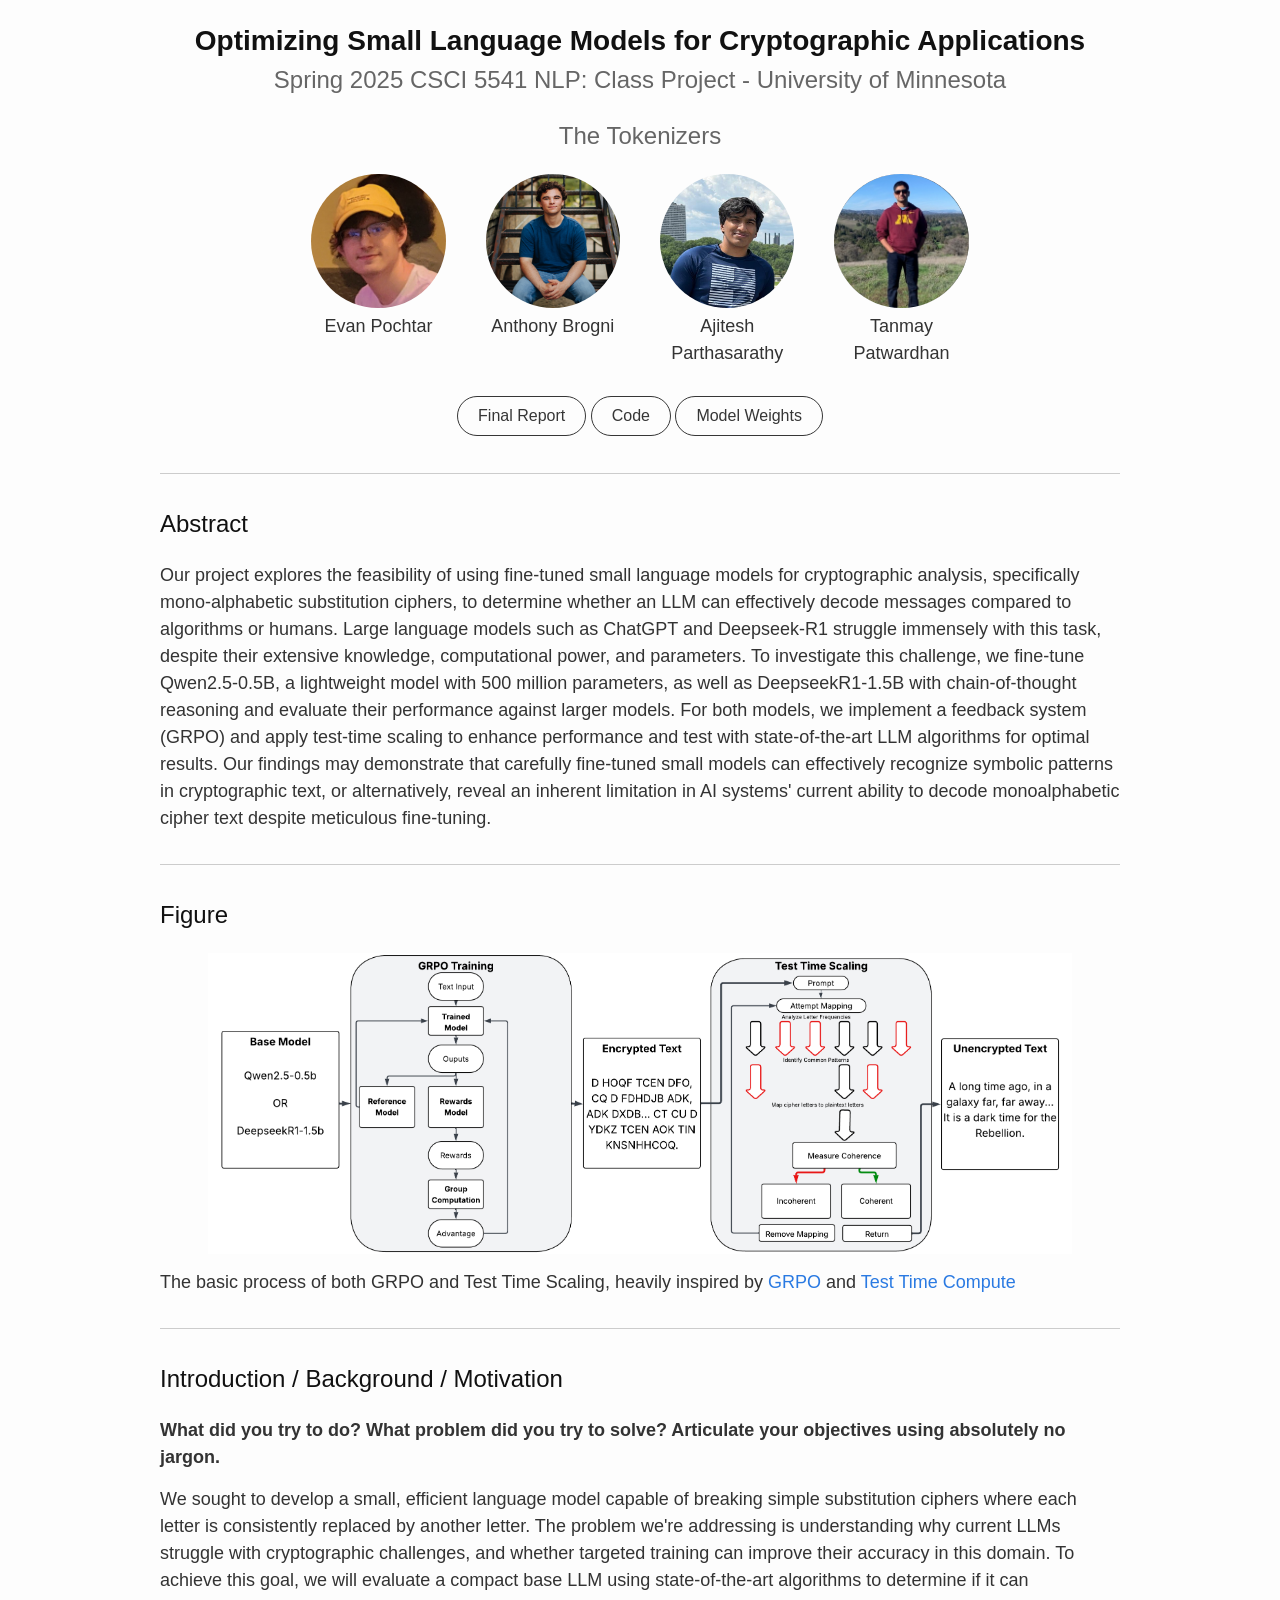
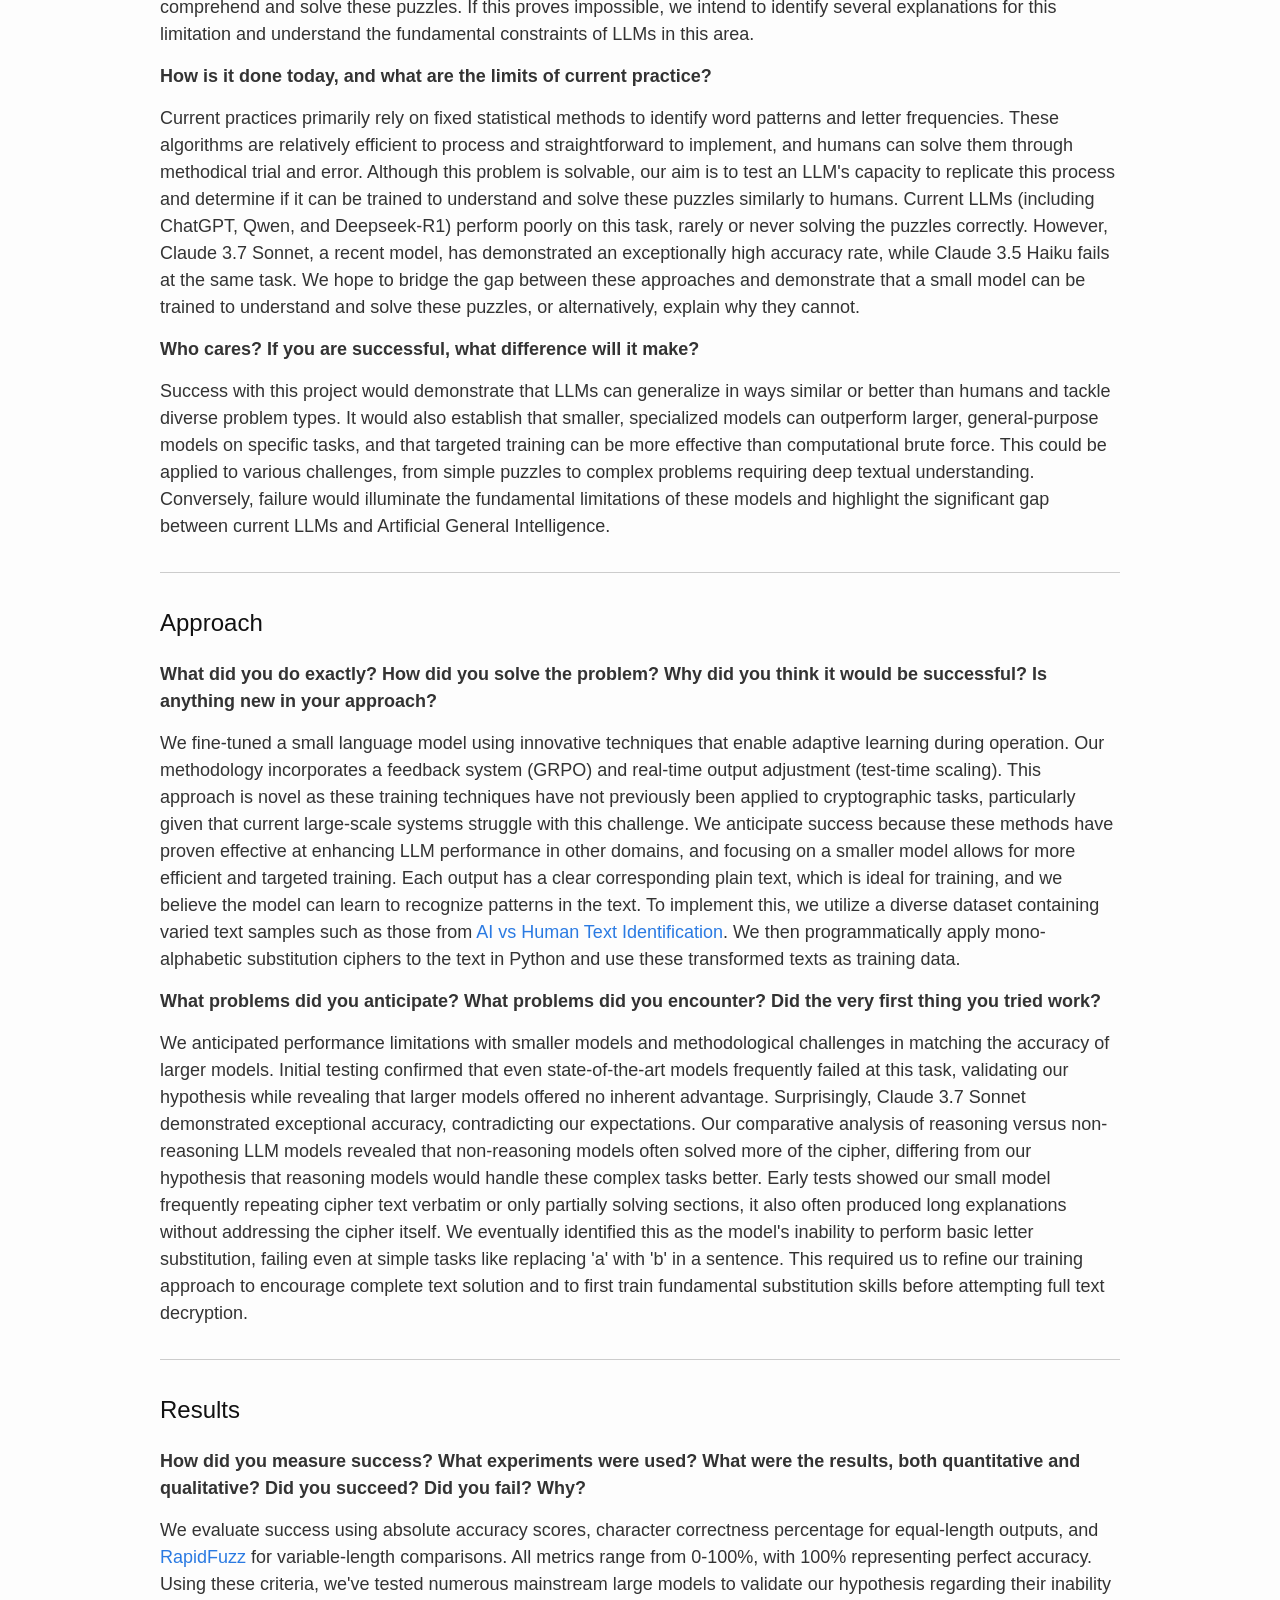
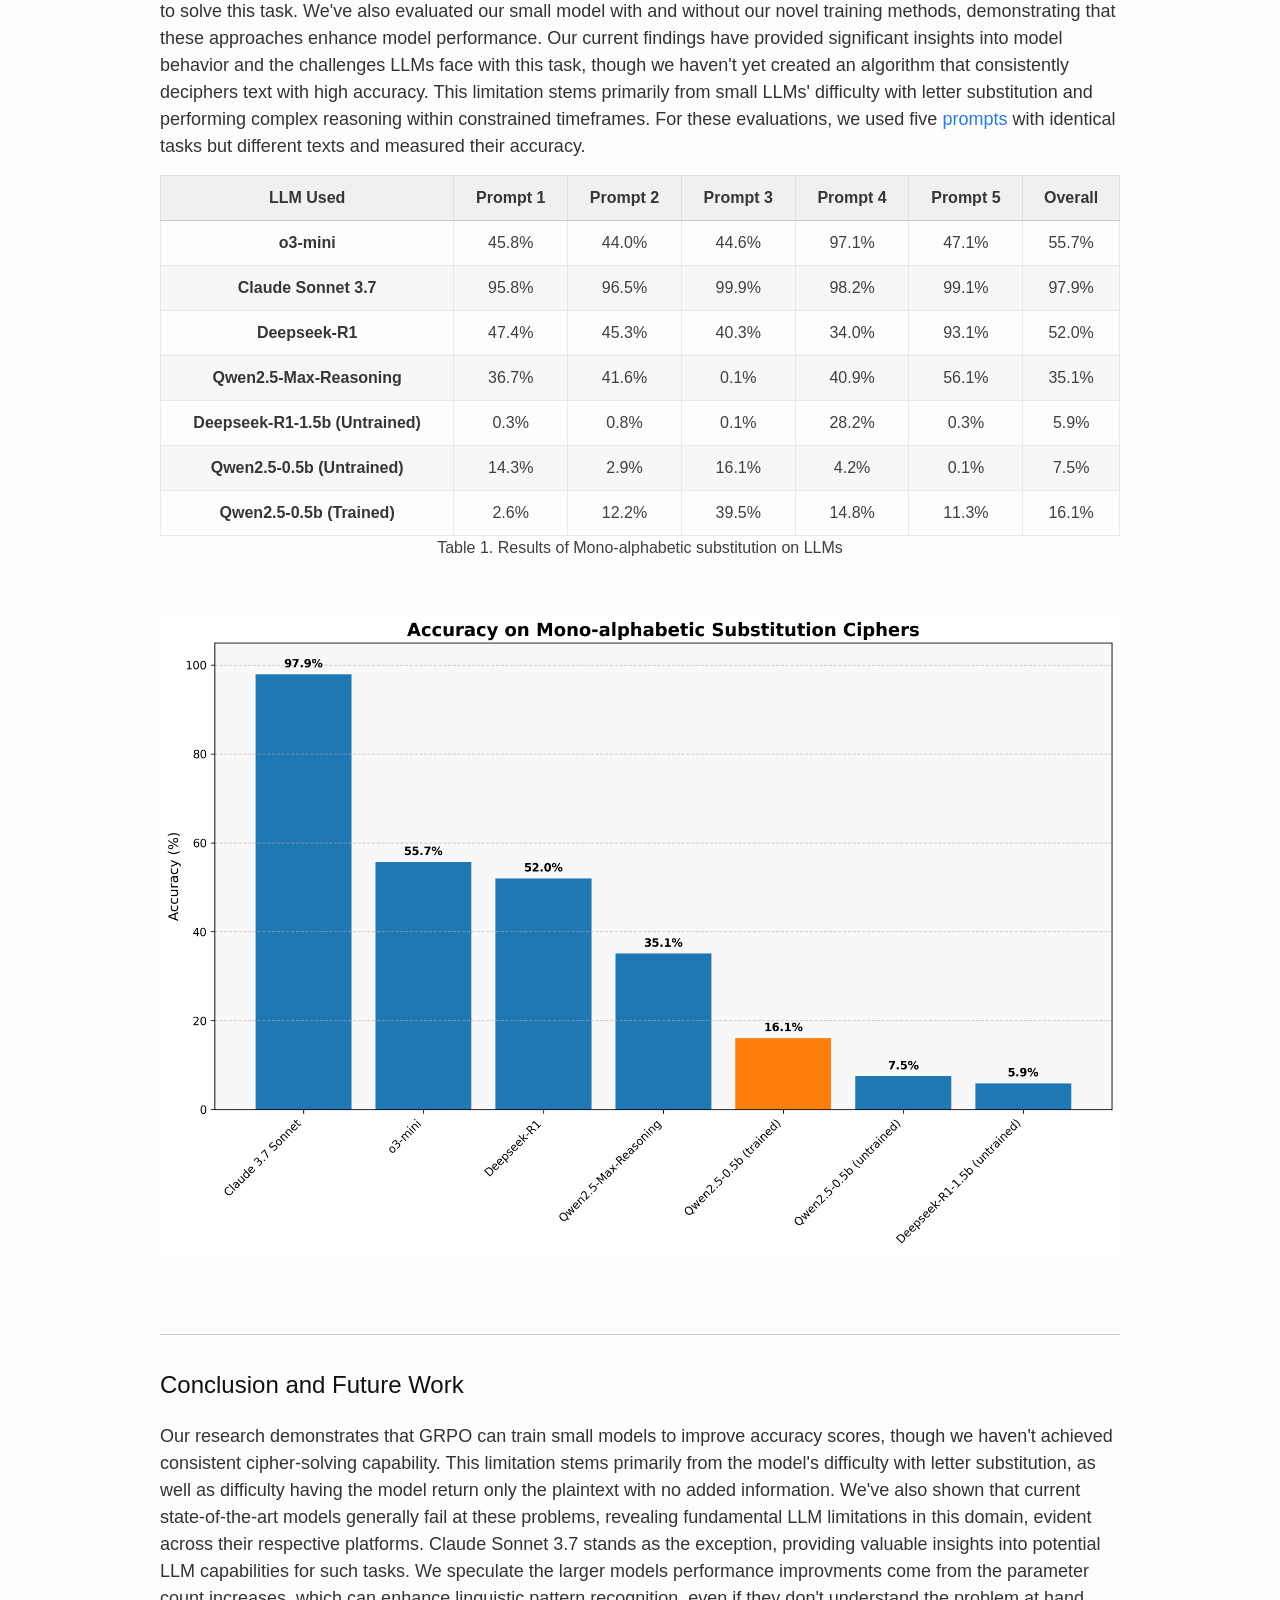
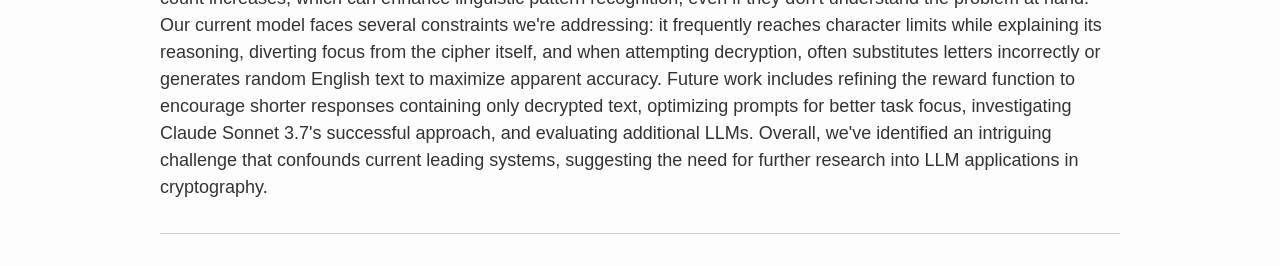
==== index.html @ c9d796ee "Initial commit" ====
<!DOCTYPE html>
<!-- saved from url=(0014)about:internet -->
<html lang=" en-US"><head><meta http-equiv="Content-Type" content="text/html; charset=UTF-8">
  
  <meta http-equiv="X-UA-Compatible" content="IE=edge">
  <meta name="viewport" content="width=device-width, initial-scale=1">
  <title>NLP Class Project | Spring 2025 CSCI 5541 | University of Minnesota</title>

  <link rel="stylesheet" href="./files/bulma.min.css" />

  <link rel="stylesheet" href="./files/styles.css">
  <link rel="preconnect" href="https://fonts.gstatic.com/">
  <link href="./files/css2" rel="stylesheet">
  <link href="./files/css" rel="stylesheet">


  <base href="." target="_blank"></head>


<body>
  <div>
    <div class="wrapper">
      <h1 style="font-family: &#39;Lato&#39;, sans-serif;">Optimizing Small Language Models for Cryptographic Applications</h1>
      <h4 style="font-family: &#39;Lato&#39;, sans-serif; ">Spring 2025 CSCI 5541 NLP: Class Project - University of Minnesota</h4>
      <h4 style="font-family: &#39;Lato&#39;, sans-serif; ">The Tokenizers</h4>

      <div class="authors-wrapper">
        
        <div class="author-container">
          <div class="author-image">
                        
              <img src="./files/evanP.jpeg">
            
            
          </div>
          <p>
                        
              Evan Pochtar
            
          </p>
        </div>
        
        <div class="author-container">
          <div class="author-image">
            
            <img src="./files/anthonyB.jpeg">
            
          </div>
          <p>
            
            Anthony Brogni
            
          </p>
        </div>
        
        <div class="author-container">
          <div class="author-image">
            
              <img src="./files/image.png">            
            
          </div>
          <p>
            Ajitesh Parthasarathy
          </p>
        </div>
        
        <div class="author-container">
          <div class="author-image">
                        
              <img src="./files/timage.png">
            
          </div>
          <p>
            Tanmay Patwardhan
          </p>
        </div>
        
      </div>

      <br/>

      <div class="authors-wrapper">
        <div class="publication-links">
          <!-- Github link -->
          <span class="link-block">
            <a
              href=""
              target="_blank"
              class="external-link button is-normal is-rounded is-dark is-outlined"
            >
            <span>Final Report</span>
            </a>
          </span>
          <span class="link-block">
            <a
              href="https://github.com/Evan-Pochtar/SmaLLM-Cryptography"
              target="_blank"
              class="external-link button is-normal is-rounded is-dark is-outlined"
            >
            <span>Code</span>
            </a>
          </span>      
          <span class="link-block">
            <a
              href=""
              target="_blank"
              class="external-link button is-normal is-rounded is-dark is-outlined"
            >
            <span>Model Weights</span>
            </a>
          </span>              
        </div>
      </div>


    </div>
  </div>





  
  


  <div class="wrapper">
    <hr>
    
    <h2 id="abstract">Abstract</h2>

<p>
  Our project explores the feasibility of using fine-tuned small language models for cryptographic analysis, specifically mono-alphabetic substitution ciphers, to determine whether an LLM can effectively decode messages compared to algorithms or humans.
   Large language models such as ChatGPT and Deepseek-R1 struggle immensely with this task, despite their extensive knowledge, computational power, and parameters.
   To investigate this challenge, we fine-tune Qwen2.5-0.5B, a lightweight model with 500 million parameters, as well as DeepseekR1-1.5B with chain-of-thought reasoning and evaluate their performance against larger models. 
   For both models, we implement a feedback system (GRPO) and apply test-time scaling to enhance performance and test with state-of-the-art LLM algorithms for optimal results. 
   Our findings may demonstrate that carefully fine-tuned small models can effectively recognize symbolic patterns in cryptographic text, or alternatively, reveal an inherent limitation in AI systems' current ability to decode monoalphabetic cipher text despite meticulous fine-tuning.
</p>

<hr>

<h2 id="teaser">Figure</h2>

<p class="sys-img"><img src="./files/figure.png" alt="imgname"></p>

<p>The basic process of both GRPO and Test Time Scaling, heavily inspired by <a target="_blank" href="https://pub.towardsai.net/grpo-and-deepseek-r1-zero-9e81f15c6ba2">GRPO</a> and <a a target="_blank" href="https://huggingface.co/blog/Kseniase/testtimecompute">Test Time Compute</a></p>

<hr>

<h2 id="introduction">Introduction / Background / Motivation</h2>

<p>
<b>What did you try to do? What problem did you try to solve? Articulate your objectives using absolutely no jargon.</b>
</p>
<p>
  We sought to develop a small, efficient language model capable of breaking simple substitution ciphers where each letter is consistently replaced by another letter. 
  The problem we're addressing is understanding why current LLMs struggle with cryptographic challenges, and whether targeted training can improve their accuracy in this domain. 
  To achieve this goal, we will evaluate a compact base LLM using state-of-the-art algorithms to determine if it can comprehend and solve these puzzles. 
  If this proves impossible, we intend to identify several explanations for this limitation and understand the fundamental constraints of LLMs in this area.
</p>

<p>
<b>How is it done today, and what are the limits of current practice?</b>
</p>
<p>
  Current practices primarily rely on fixed statistical methods to identify word patterns and letter frequencies. 
  These algorithms are relatively efficient to process and straightforward to implement, and humans can solve them through methodical trial and error. 
  Although this problem is solvable, our aim is to test an LLM's capacity to replicate this process and determine if it can be trained to understand and solve these puzzles similarly to humans. 
  Current LLMs (including ChatGPT, Qwen, and Deepseek-R1) perform poorly on this task, rarely or never solving the puzzles correctly. 
  However, Claude 3.7 Sonnet, a recent model, has demonstrated an exceptionally high accuracy rate, while Claude 3.5 Haiku fails at the same task. 
  We hope to bridge the gap between these approaches and demonstrate that a small model can be trained to understand and solve these puzzles, or alternatively, explain why they cannot.
<p>

<p>
<b>Who cares? If you are successful, what difference will it make?</b>
</p>
<p>
  Success with this project would demonstrate that LLMs can generalize in ways similar or better than humans and tackle diverse problem types. 
  It would also establish that smaller, specialized models can outperform larger, general-purpose models on specific tasks, and that targeted training can be more effective than computational brute force. 
  This could be applied to various challenges, from simple puzzles to complex problems requiring deep textual understanding. 
  Conversely, failure would illuminate the fundamental limitations of these models and highlight the significant gap between current LLMs and Artificial General Intelligence.
</p>

<hr>

<h2 id="approach">Approach</h2>

<p>
<b>What did you do exactly? How did you solve the problem? Why did you think it would be successful? Is anything new in your approach?</b>
</p>

<p>
  We fine-tuned a small language model using innovative techniques that enable adaptive learning during operation. 
  Our methodology incorporates a feedback system (GRPO) and real-time output adjustment (test-time scaling). 
  This approach is novel as these training techniques have not previously been applied to cryptographic tasks, particularly given that current large-scale systems struggle with this challenge. 
  We anticipate success because these methods have proven effective at enhancing LLM performance in other domains, and focusing on a smaller model allows for more efficient and targeted training. 
  Each output has a clear corresponding plain text, which is ideal for training, and we believe the model can learn to recognize patterns in the text.
  To implement this, we utilize a diverse dataset containing varied text samples such as those from <a href="https://www.kaggle.com/datasets/shanegerami/ai-vs-human-text">AI vs Human Text Identification</a>.
  We then programmatically apply mono-alphabetic substitution ciphers to the text in Python and use these transformed texts as training data.
</p>

<p>
<b>What problems did you anticipate? What problems did you encounter? Did the very first thing you tried work?</b>
</p>

<p>
  We anticipated performance limitations with smaller models and methodological challenges in matching the accuracy of larger models. 
  Initial testing confirmed that even state-of-the-art models frequently failed at this task, validating our hypothesis while revealing that larger models offered no inherent advantage. 
  Surprisingly, Claude 3.7 Sonnet demonstrated exceptional accuracy, contradicting our expectations. 
  Our comparative analysis of reasoning versus non-reasoning LLM models revealed that non-reasoning models often solved more of the cipher, differing from our hypothesis that reasoning models would handle these complex tasks better. 
  Early tests showed our small model frequently repeating cipher text verbatim or only partially solving sections, it also often produced long explanations without addressing the cipher itself.
  We eventually identified this as the model's inability to perform basic letter substitution, failing even at simple tasks like replacing 'a' with 'b' in a sentence. 
  This required us to refine our training approach to encourage complete text solution and to first train fundamental substitution skills before attempting full text decryption.
</p>

<hr>
    
<h2 id="results">Results</h2>
<p>
<b>How did you measure success? What experiments were used? What were the results, both quantitative and qualitative? Did you succeed? Did you fail? Why?</b>
</p>
<p>
  We evaluate success using absolute accuracy scores, character correctness percentage for equal-length outputs, and <a href="https://rapidfuzz.github.io/RapidFuzz/">RapidFuzz</a> for variable-length comparisons.
  All metrics range from 0-100%, with 100% representing perfect accuracy. 
  Using these criteria, we've tested numerous mainstream large models to validate our hypothesis regarding their inability to solve this task. 
  We've also evaluated our small model with and without our novel training methods, demonstrating that these approaches enhance model performance. 
  Our current findings have provided significant insights into model behavior and the challenges LLMs face with this task, though we haven't yet created an algorithm that consistently deciphers text with high accuracy. 
  This limitation stems primarily from small LLMs' difficulty with letter substitution and performing complex reasoning within constrained timeframes. 
  For these evaluations, we used five <a target="_self" href="./prompts.html">prompts</a> with identical tasks but different texts and measured their accuracy.
</p>
<table>
  <thead>
    <tr>
      <th style="text-align: center"><strong>LLM Used</strong></th>
      <th style="text-align: center">Prompt 1</th>
      <th style="text-align: center">Prompt 2</th>
      <th style="text-align: center">Prompt 3</th>
      <th style="text-align: center">Prompt 4</th>
      <th style="text-align: center">Prompt 5</th>
      <th style="text-align: center">Overall</th>
    </tr>
  </thead>
  <tbody>
    <tr>
      <td style="text-align: center"><strong>o3-mini</strong></td>
      <td style="text-align: center">45.8%</td>
      <td style="text-align: center">44.0%</td>
      <td style="text-align: center">44.6%</td>
      <td style="text-align: center">97.1%</td>
      <td style="text-align: center">47.1%</td>
      <td style="text-align: center">55.7%</td>
    </tr>
    <tr>
      <td style="text-align: center"><strong>Claude Sonnet 3.7</strong></td>
      <td style="text-align: center">95.8%</td>
      <td style="text-align: center">96.5%</td>
      <td style="text-align: center">99.9%</td>
      <td style="text-align: center">98.2%</td>
      <td style="text-align: center">99.1%</td>
      <td style="text-align: center">97.9%</td>
    </tr>
    <tr>
      <td style="text-align: center"><strong>Deepseek-R1</strong></td>
      <td style="text-align: center">47.4%</td>
      <td style="text-align: center">45.3%</td>
      <td style="text-align: center">40.3%</td>
      <td style="text-align: center">34.0%</td>
      <td style="text-align: center">93.1%</td>
      <td style="text-align: center">52.0%</td>
    </tr>
    <tr>
      <td style="text-align: center"><strong>Qwen2.5-Max-Reasoning</strong></td>
      <td style="text-align: center">36.7%</td>
      <td style="text-align: center">41.6%</td>
      <td style="text-align: center">0.1%</td>
      <td style="text-align: center">40.9%</td>
      <td style="text-align: center">56.1%</td>
      <td style="text-align: center">35.1%</td>
    </tr>
    <tr>
      <td style="text-align: center"><strong>Deepseek-R1-1.5b (Untrained)</strong></td>
      <td style="text-align: center">0.3%</td>
      <td style="text-align: center">0.8%</td>
      <td style="text-align: center">0.1%</td>
      <td style="text-align: center">28.2%</td>
      <td style="text-align: center">0.3%</td>
      <td style="text-align: center">5.9%</td>
    </tr>
    <tr>
      <td style="text-align: center"><strong>Qwen2.5-0.5b (Untrained)</strong></td>
      <td style="text-align: center">14.3%</td>
      <td style="text-align: center">2.9%</td>
      <td style="text-align: center">16.1%</td>
      <td style="text-align: center">4.2%</td>
      <td style="text-align: center">0.1%</td>
      <td style="text-align: center">7.5%</td>
    </tr>
    <tr>
      <td style="text-align: center"><strong>Qwen2.5-0.5b (Trained)</strong></td>
      <td style="text-align: center">2.6%</td>
      <td style="text-align: center">12.2%</td>
      <td style="text-align: center">39.5%</td>
      <td style="text-align: center">14.8%</td>
      <td style="text-align: center">11.3%</td>
      <td style="text-align: center">16.1%</td>
    </tr>
  </tbody>
  <caption>Table 1. Results of Mono-alphabetic substitution on LLMs</caption>
</table>
<br>
<div style="text-align: center;">
<img alt="" src="./files/cipher_accuracy_comparison.png">
</div>
<br><br>

<hr>



<h2 id="conclusion">Conclusion and Future Work</h2>
<p>
  Our research demonstrates that GRPO can train small models to improve accuracy scores, though we haven't achieved consistent cipher-solving capability.
  This limitation stems primarily from the model's difficulty with letter substitution, as well as difficulty having the model return only the plaintext with no added information.
  We've also shown that current state-of-the-art models generally fail at these problems, revealing fundamental LLM limitations in this domain, evident across their respective platforms. 
  Claude Sonnet 3.7 stands as the exception, providing valuable insights into potential LLM capabilities for such tasks. 
  We speculate the larger models performance improvments come from the parameter count increases, which can enhance linguistic pattern recognition, even if they don't understand the problem at hand.
  Our current model faces several constraints we're addressing: it frequently reaches character limits while explaining its reasoning, diverting focus from the cipher itself, and when attempting decryption, often substitutes letters incorrectly or generates random English text to maximize apparent accuracy. 
  Future work includes refining the reward function to encourage shorter responses containing only decrypted text, optimizing prompts for better task focus, investigating Claude Sonnet 3.7's successful approach, and evaluating additional LLMs.
  Overall, we've identified an intriguing challenge that confounds current leading systems, suggesting the need for further research into LLM applications in cryptography.
</p>


<hr>


  </div>
  


</body></html>
---- files/styles.css ----
/** Reset some basic elements */
body, h1, h2, h3, h4, h5, h6, p, blockquote, pre, hr, dl, dd, ol, ul, figure { margin: 0; padding: 0; }

/** Basic styling */
body { font: 400 16px/1.5 -apple-system, BlinkMacSystemFont, "Segoe UI", Roboto, Helvetica, Arial, sans-serif, "Apple Color Emoji", "Segoe UI Emoji", "Segoe UI Symbol"; color: #111; background-color: #fdfdfd; -webkit-text-size-adjust: 100%; -webkit-font-feature-settings: "kern" 1; -moz-font-feature-settings: "kern" 1; -o-font-feature-settings: "kern" 1; font-feature-settings: "kern" 1; font-kerning: normal; display: flex; min-height: 100vh; flex-direction: column; }

/** Set `margin-bottom` to maintain vertical rhythm */
h1, h2, h3, h4, h5, h6, p, blockquote, pre, ul, ol, dl, figure, .highlight { margin-bottom: 15px; }

/** `main` element */
main { display: block; /* Default value of `display` of `main` element is 'inline' in IE 11. */ }

/** Images */
img { max-width: 100%; vertical-align: middle; }

/** Figures */
figure > img { display: block; }

figcaption { font-size: 14px; }

/** Lists */
ul, ol { margin-left: 30px; }

li > ul, li > ol { margin-bottom: 0; }

/** Headings */
h1, h2, h3, h4, h5, h6 { font-weight: 400; }

/** Links */
a { color: #2a7ae2; text-decoration: none; }

a:visited { color: #1756a9; }

a:hover { color: #111; text-decoration: underline; }

.social-media-list a:hover { text-decoration: none; }

.social-media-list a:hover .username { text-decoration: underline; }

/** Blockquotes */
blockquote { color: #828282; border-left: 4px solid #e8e8e8; padding-left: 15px; font-size: 18px; letter-spacing: -1px; font-style: italic; }

blockquote > :last-child { margin-bottom: 0; }

/** Code formatting */
pre, code { font-size: 15px; border: 1px solid #e8e8e8; border-radius: 3px; background-color: #eef; }

code { padding: 1px 5px; }

pre { padding: 8px 12px; overflow-x: auto; }

pre > code { border: 0; padding-right: 0; padding-left: 0; }

/** Wrapper */
.wrapper { max-width: -webkit-calc(800px - (30px * 2)); max-width: calc(800px - (30px * 2)); margin-right: auto; margin-left: auto; padding-right: 30px; padding-left: 30px; }

@media screen and (max-width: 800px) { .wrapper { max-width: -webkit-calc(800px - (30px)); max-width: calc(800px - (30px)); padding-right: 15px; padding-left: 15px; } }

/** Clearfix */
.footer-col-wrapper:after, .wrapper:after { content: ""; display: table; clear: both; }

/** Icons */
.svg-icon { width: 16px; height: 16px; display: inline-block; fill: #828282; padding-right: 5px; vertical-align: text-top; }

.social-media-list li + li { padding-top: 5px; }

/** Tables */
table { margin-bottom: 30px; width: 100%; text-align: left; color: #3f3f3f; border-collapse: collapse; border: 1px solid #e8e8e8; }

table tr:nth-child(even) { background-color: #f7f7f7; }

table th, table td { padding: 10px 15px; }

table th { background-color: #f0f0f0; border: 1px solid #dedede; border-bottom-color: #c9c9c9; }

table td { border: 1px solid #e8e8e8; }

/** Site header */
.site-header { border-top: 5px solid #424242; border-bottom: 1px solid #e8e8e8; min-height: 55.95px; position: relative; }

.site-title { font-size: 26px; font-weight: 300; line-height: 54px; letter-spacing: -1px; margin-bottom: 0; float: left; }

.site-title, .site-title:visited { color: #424242; }

.site-nav { float: right; line-height: 54px; }

.site-nav .nav-trigger { display: none; }

.site-nav .menu-icon { display: none; }

.site-nav .page-link { color: #111; line-height: 1.5; }

.site-nav .page-link:not(:last-child) { margin-right: 20px; }

@media screen and (max-width: 600px) { .site-nav { position: absolute; top: 9px; right: 15px; background-color: #fdfdfd; border: 1px solid #e8e8e8; border-radius: 5px; text-align: right; } .site-nav label[for="nav-trigger"] { display: block; float: right; width: 36px; height: 36px; z-index: 2; cursor: pointer; } .site-nav .menu-icon { display: block; float: right; width: 36px; height: 26px; line-height: 0; padding-top: 10px; text-align: center; } .site-nav .menu-icon > svg { fill: #424242; } .site-nav input ~ .trigger { clear: both; display: none; } .site-nav input:checked ~ .trigger { display: block; padding-bottom: 5px; } .site-nav .page-link { display: block; padding: 5px 10px; margin-left: 20px; } .site-nav .page-link:not(:last-child) { margin-right: 0; } }

/** Site footer */
.site-footer { border-top: 1px solid #e8e8e8; padding: 30px 0; }

.footer-heading { font-size: 18px; margin-bottom: 15px; }

.contact-list, .social-media-list { list-style: none; margin-left: 0; }

.footer-col-wrapper { font-size: 15px; color: #828282; margin-left: -15px; }

.footer-col { float: left; margin-bottom: 15px; padding-left: 15px; }

.footer-col-1 { width: -webkit-calc(35% - (30px / 2)); width: calc(35% - (30px / 2)); }

.footer-col-2 { width: -webkit-calc(20% - (30px / 2)); width: calc(20% - (30px / 2)); }

.footer-col-3 { width: -webkit-calc(45% - (30px / 2)); width: calc(45% - (30px / 2)); }

@media screen and (max-width: 800px) { .footer-col-1, .footer-col-2 { width: -webkit-calc(50% - (30px / 2)); width: calc(50% - (30px / 2)); } .footer-col-3 { width: -webkit-calc(100% - (30px / 2)); width: calc(100% - (30px / 2)); } }

@media screen and (max-width: 600px) { .footer-col { float: none; width: -webkit-calc(100% - (30px / 2)); width: calc(100% - (30px / 2)); } }

/** Page content */
.page-content { padding: 30px 0; flex: 1; }

.page-heading { font-size: 32px; }

.post-list-heading { font-size: 28px; }

.post-list { margin-left: 0; list-style: none; }

.post-list > li { margin-bottom: 30px; }

.post-meta { font-size: 14px; color: #828282; }

.post-link { display: block; font-size: 24px; }

/** Posts */
.post-header { margin-bottom: 30px; }

.post-title { font-size: 42px; letter-spacing: -1px; line-height: 1; }

@media screen and (max-width: 800px) { .post-title { font-size: 36px; } }

.post-content { margin-bottom: 30px; }

.post-content h2 { font-size: 32px; }

@media screen and (max-width: 800px) { .post-content h2 { font-size: 28px; } }

.post-content h3 { font-size: 26px; }

@media screen and (max-width: 800px) { .post-content h3 { font-size: 22px; } }

.post-content h4 { font-size: 20px; }

@media screen and (max-width: 800px) { .post-content h4 { font-size: 18px; } }

/** Syntax highlighting styles */
.highlight { background: #fff; }

.highlighter-rouge .highlight { background: #eef; }

.highlight .c { color: #998; font-style: italic; }

.highlight .err { color: #a61717; background-color: #e3d2d2; }

.highlight .k { font-weight: bold; }

.highlight .o { font-weight: bold; }

.highlight .cm { color: #998; font-style: italic; }

.highlight .cp { color: #999; font-weight: bold; }

.highlight .c1 { color: #998; font-style: italic; }

.highlight .cs { color: #999; font-weight: bold; font-style: italic; }

.highlight .gd { color: #000; background-color: #fdd; }

.highlight .gd .x { color: #000; background-color: #faa; }

.highlight .ge { font-style: italic; }

.highlight .gr { color: #a00; }

.highlight .gh { color: #999; }

.highlight .gi { color: #000; background-color: #dfd; }

.highlight .gi .x { color: #000; background-color: #afa; }

.highlight .go { color: #888; }

.highlight .gp { color: #555; }

.highlight .gs { font-weight: bold; }

.highlight .gu { color: #aaa; }

.highlight .gt { color: #a00; }

.highlight .kc { font-weight: bold; }

.highlight .kd { font-weight: bold; }

.highlight .kp { font-weight: bold; }

.highlight .kr { font-weight: bold; }

.highlight .kt { color: #458; font-weight: bold; }

.highlight .m { color: #099; }

.highlight .s { color: #d14; }

.highlight .na { color: #008080; }

.highlight .nb { color: #0086B3; }

.highlight .nc { color: #458; font-weight: bold; }

.highlight .no { color: #008080; }

.highlight .ni { color: #800080; }

.highlight .ne { color: #900; font-weight: bold; }

.highlight .nf { color: #900; font-weight: bold; }

.highlight .nn { color: #555; }

.highlight .nt { color: #000080; }

.highlight .nv { color: #008080; }

.highlight .ow { font-weight: bold; }

.highlight .w { color: #bbb; }

.highlight .mf { color: #099; }

.highlight .mh { color: #099; }

.highlight .mi { color: #099; }

.highlight .mo { color: #099; }

.highlight .sb { color: #d14; }

.highlight .sc { color: #d14; }

.highlight .sd { color: #d14; }

.highlight .s2 { color: #d14; }

.highlight .se { color: #d14; }

.highlight .sh { color: #d14; }

.highlight .si { color: #d14; }

.highlight .sx { color: #d14; }

.highlight .sr { color: #009926; }

.highlight .s1 { color: #d14; }

.highlight .ss { color: #990073; }

.highlight .bp { color: #999; }

.highlight .vc { color: #008080; }

.highlight .vg { color: #008080; }

.highlight .vi { color: #008080; }

.highlight .il { color: #099; }

.wrapper { max-width: calc(1000px - (10px * 2)); padding-right: 10px; padding-left: 10px; }

h1 { font-weight: bold; font-size: 28px; margin-top: 20px; margin-bottom: 0px; text-align: center; }

hr { margin-top: 32px; margin-bottom: 32px; background-color: #ccc; border: 0px; height: 1px; }

h4 { color: #666; font-size: 24px; margin-bottom: 20px; text-align: center; }

h2 { font-size: 24px; margin-bottom: 20px; }

h3 { font-size: 20px; padding-top: 12px; }

p { font-size: 18px; color: #333; font-weight: 300; }

.video-wrapper { text-align: center; margin-bottom: 20px; position: relative; width: 100%; padding-bottom: 56.25%; }

iframe { position: absolute; width: 100%; height: 100%; left: 0; top: 0; }

.links-wrapper { display: flex; flex-direction: row; align-items: flex-start; justify-content: center; gap: 40px; text-align: center; }


.authors-wrapper { display: flex; flex-direction: row; align-items: flex-start; justify-content: center; gap: 40px; text-align: center; }


.author-container { width: 14%; align-self: flex-start; }

.author-container p { margin-bottom: 0px; font-size: 18px; }

.author-image { position: relative; width: 100%; padding-bottom: 100%; margin-bottom: 5px; }

.author-image img { position: absolute; width: 100%; height: 100%; top: 0; left: 0; border-radius: 50%; }

.center { text-align: center; }

.acknowledgement { color: #999; font-size: 12px; }

.logos { text-align: center; }

.logos img { padding: 0 4px 0 4px; height: 28px; }

.img-left { display: inline-block; width: 45%; }

.text-right { display: inline-block; width: calc(54% - 16px); margin-left: 16px; vertical-align: middle; }

.quote { width: 70%; margin-left: 15%; }

pre { display: block; font-size: 14px; color: #333; word-break: break-all; word-wrap: break-word; background-color: #f5f5f5; border: 1px solid #ccc; border-radius: 4px; }

.sys-img { width: 90%; margin-left: 5%; }

.sys-img-small { width: 70%; margin-left: 15%; }

.sys-icon-img img { width: 25px; }

.links p { margin-bottom: 10px; }

@media (max-width: 600px) { h4 { font-size: 20px; } h2 { font-size: 20px; } h3 { font-size: 16px; } p { font-size: 14px; } .author-container p { font-size: 10px; } pre { font-size: 10px; } .wrapper { max-width: calc(100vw - 20px); padding-right: 10px; padding-left: 10px; } .authors-wrapper { display: flex; flex-direction: row; align-items: flex-start; justify-content: center; gap: 10px; text-align: center; } .author-container { width: 12%; align-self: flex-start; } .img-left { display: block; text-align: center; width: 70%; margin-left: 15%; } .text-right { width: 100%; margin-left: 0px; } .sys-img { width: 100%; margin-left: 0; } }

caption {
    caption-side: bottom;
}
/*# sourceMappingURL=styles.css.map */




.link-block a {
    margin-top: 5px;
    margin-bottom: 5px;
}
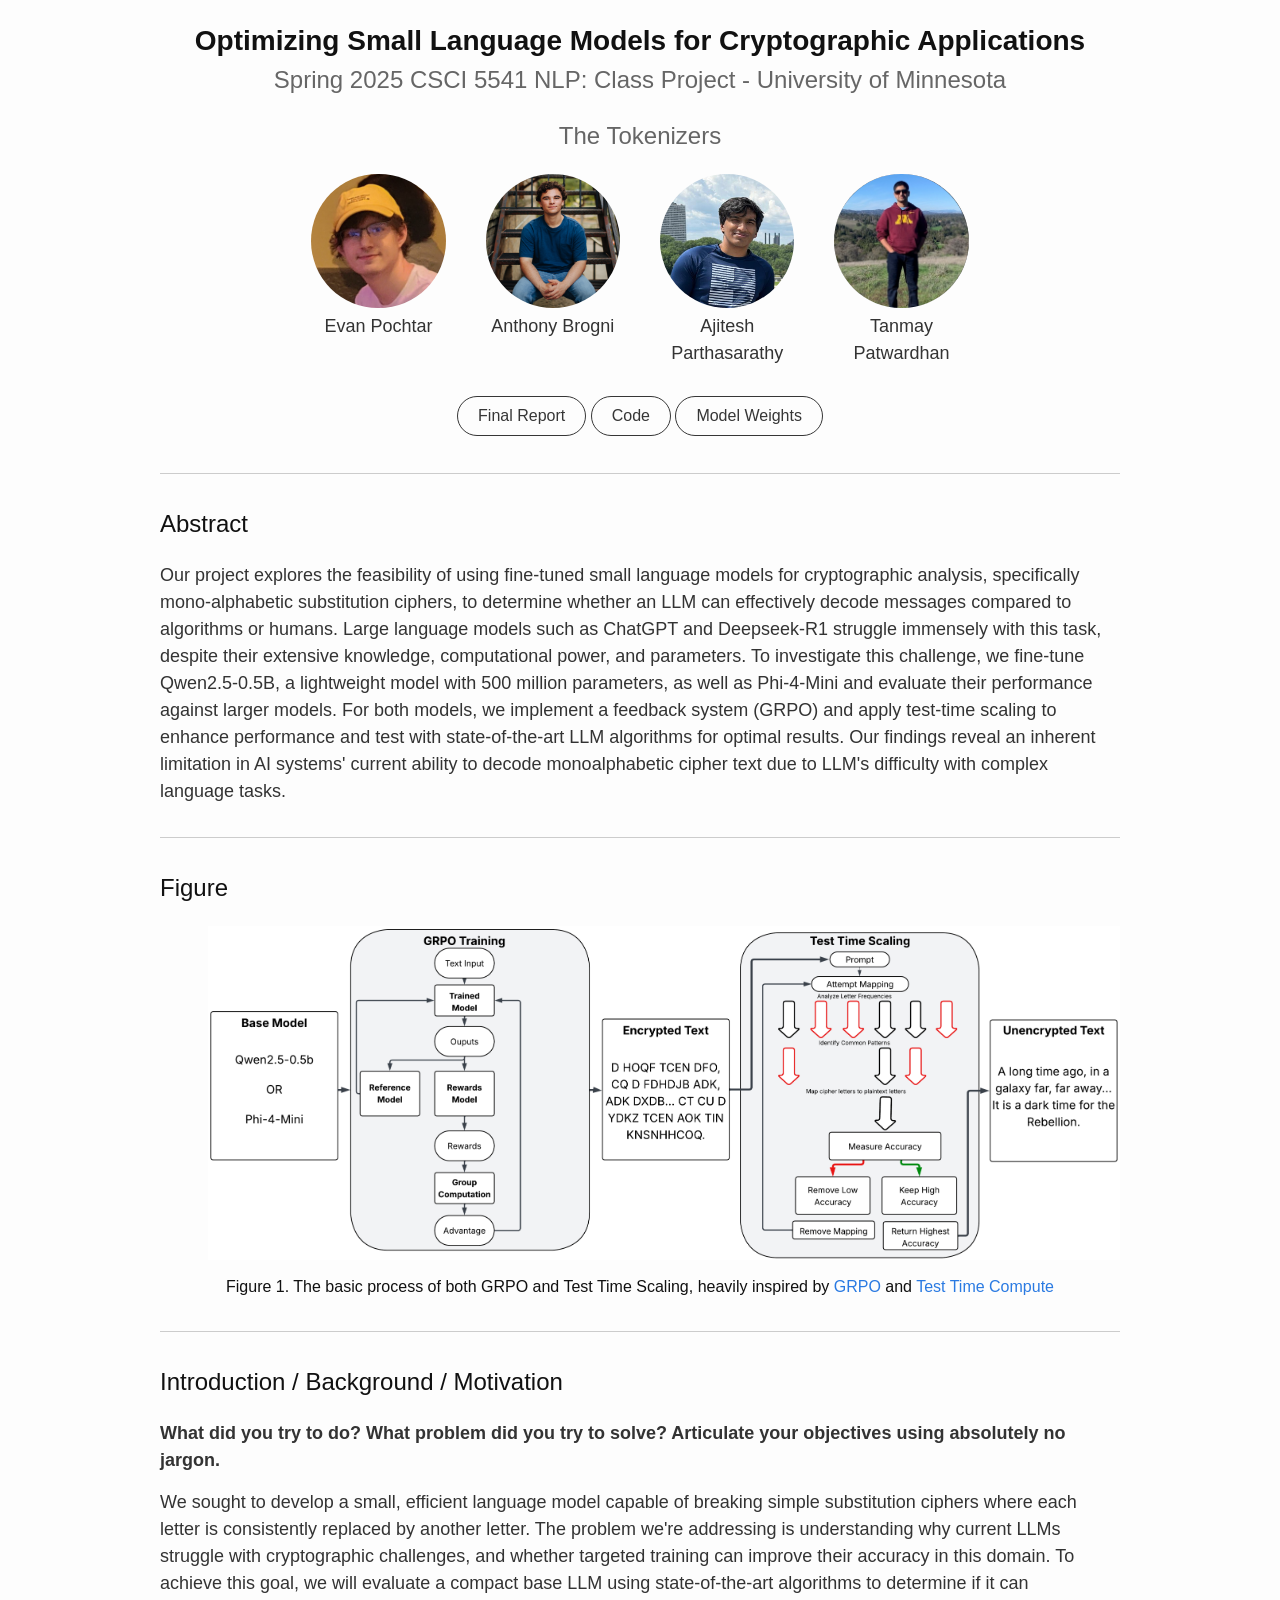
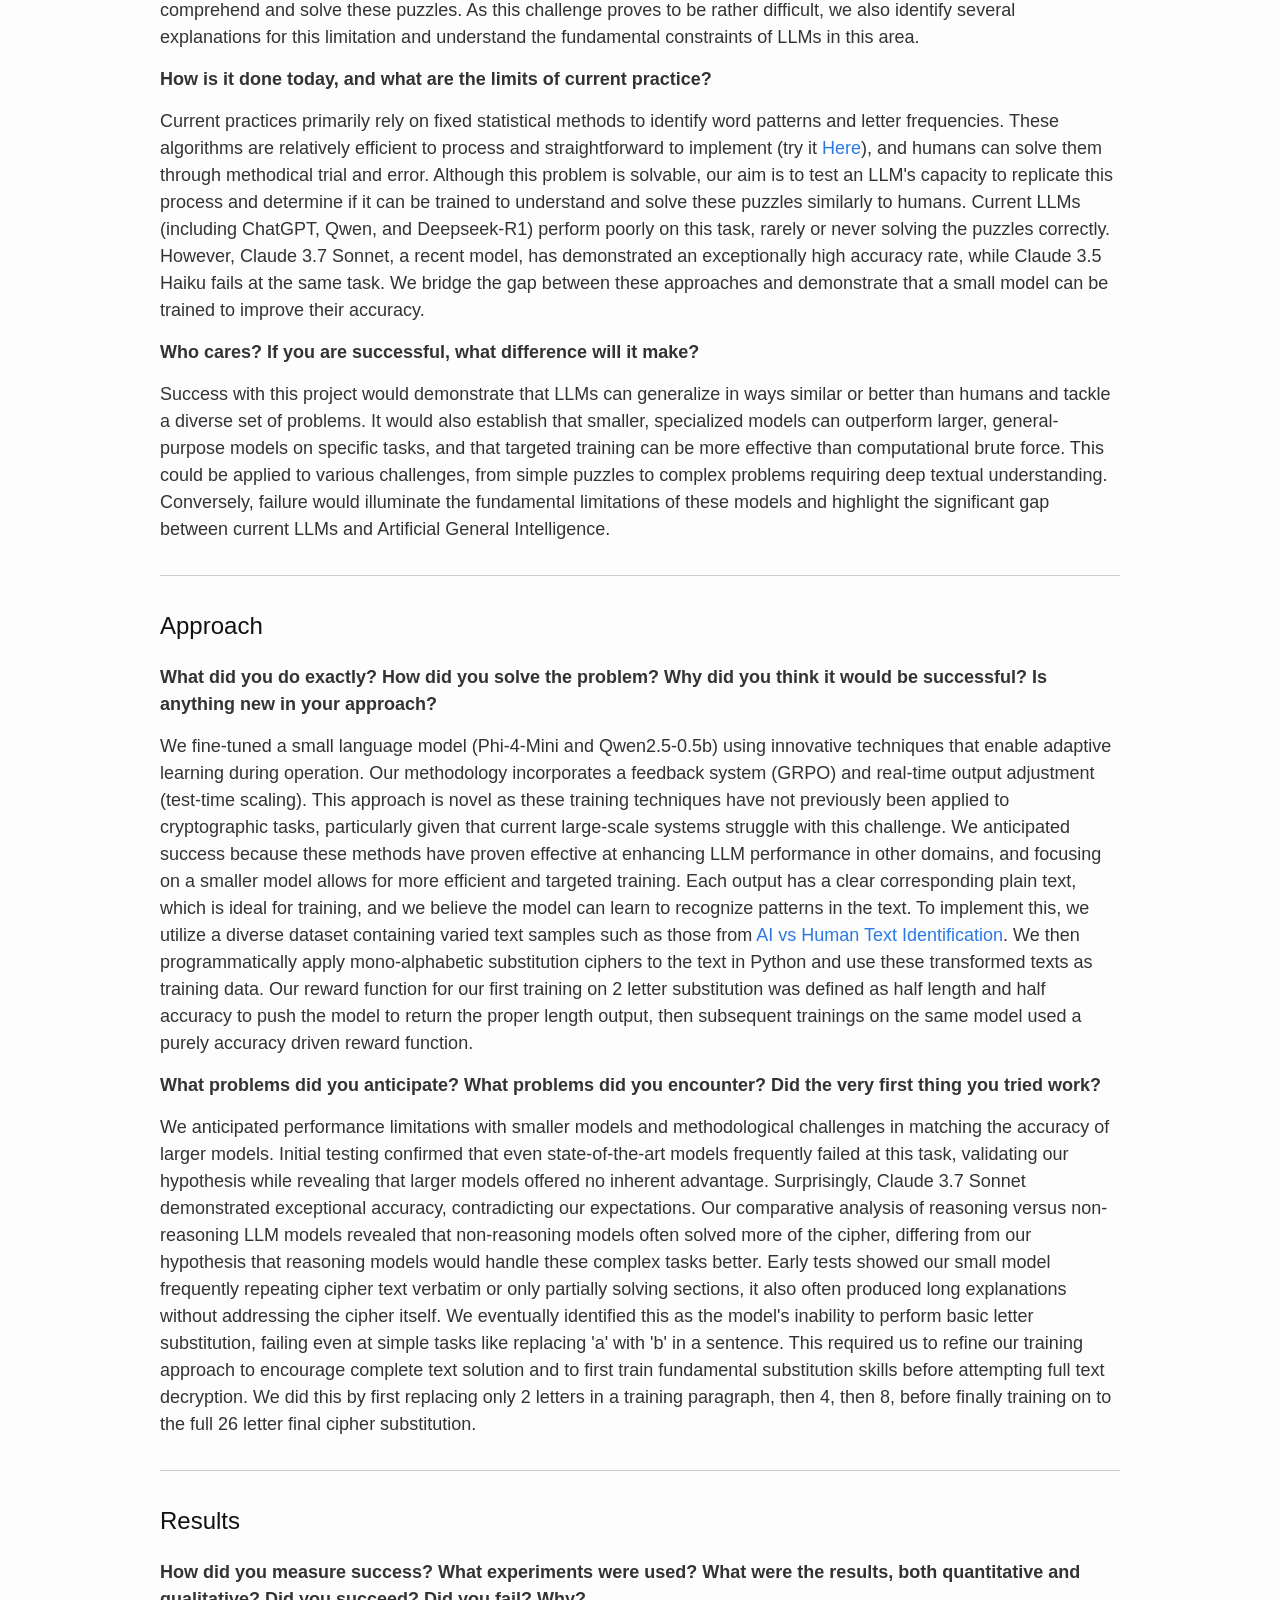
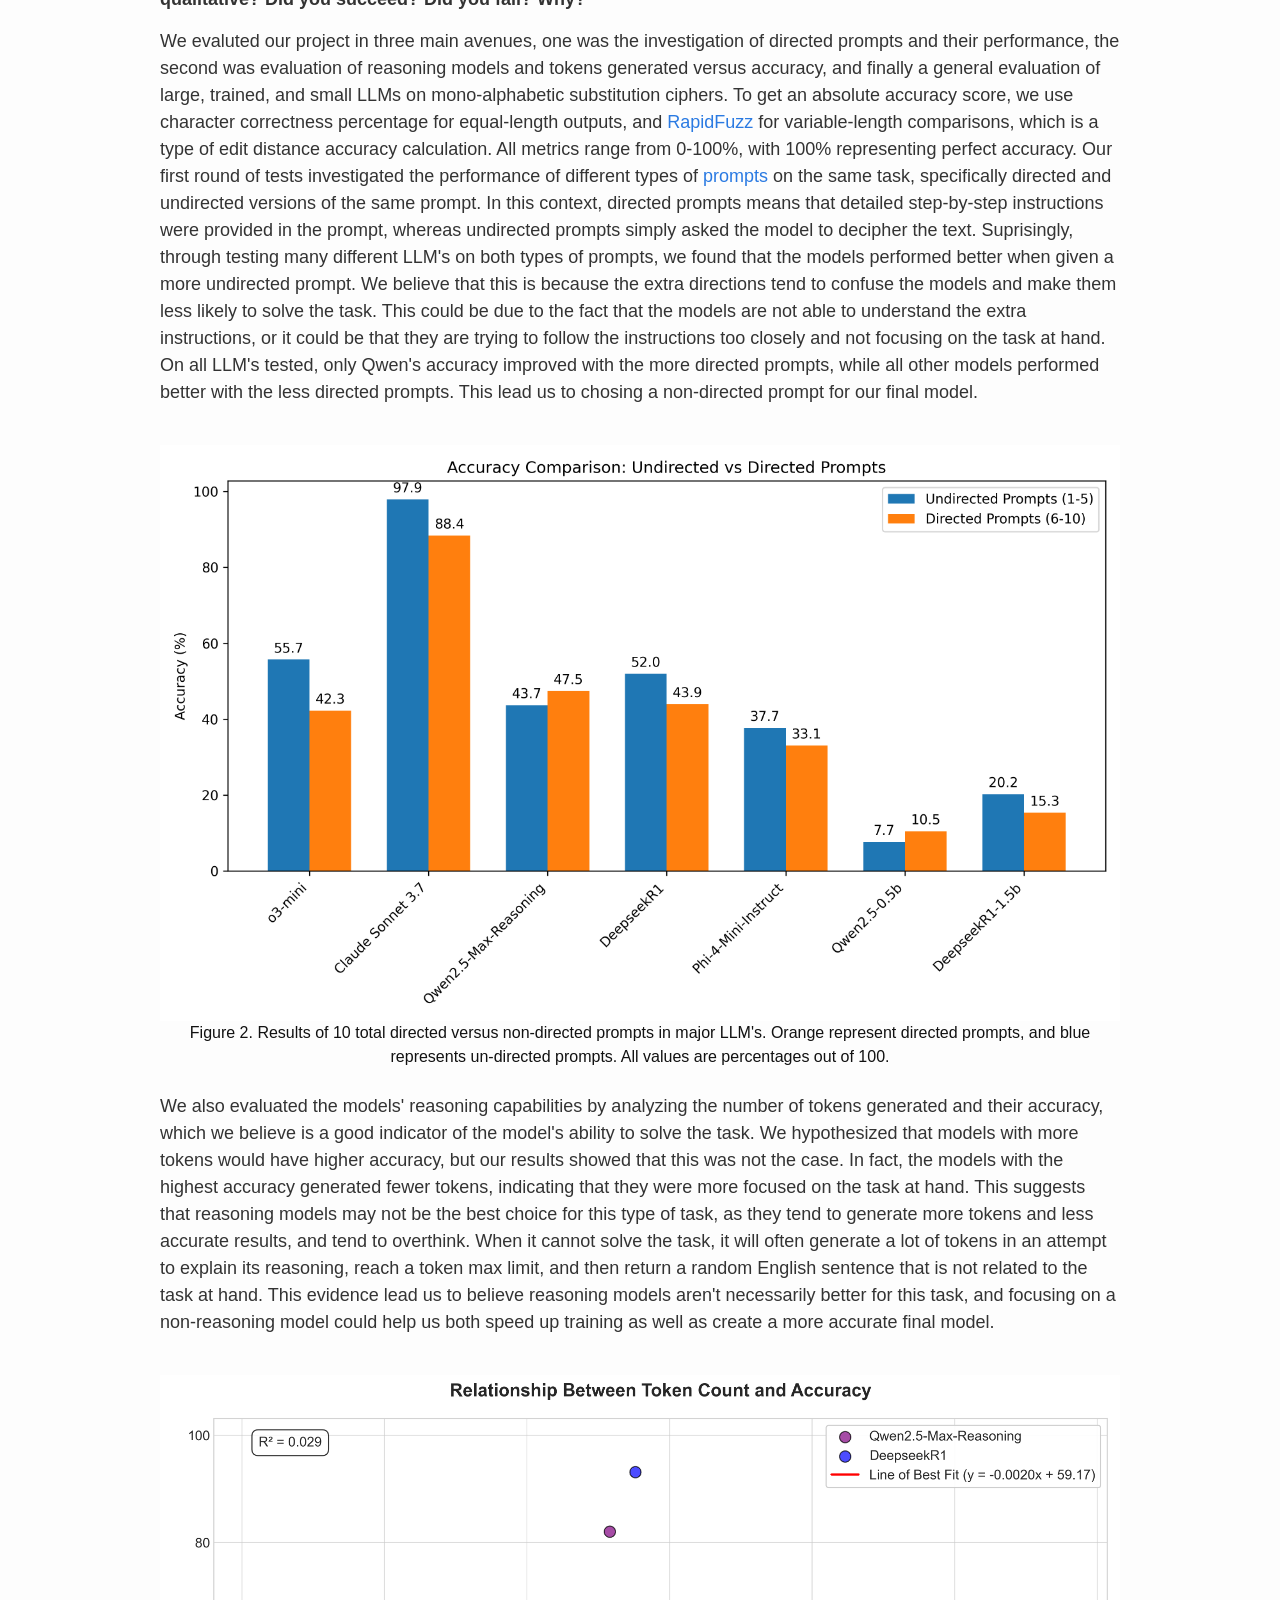
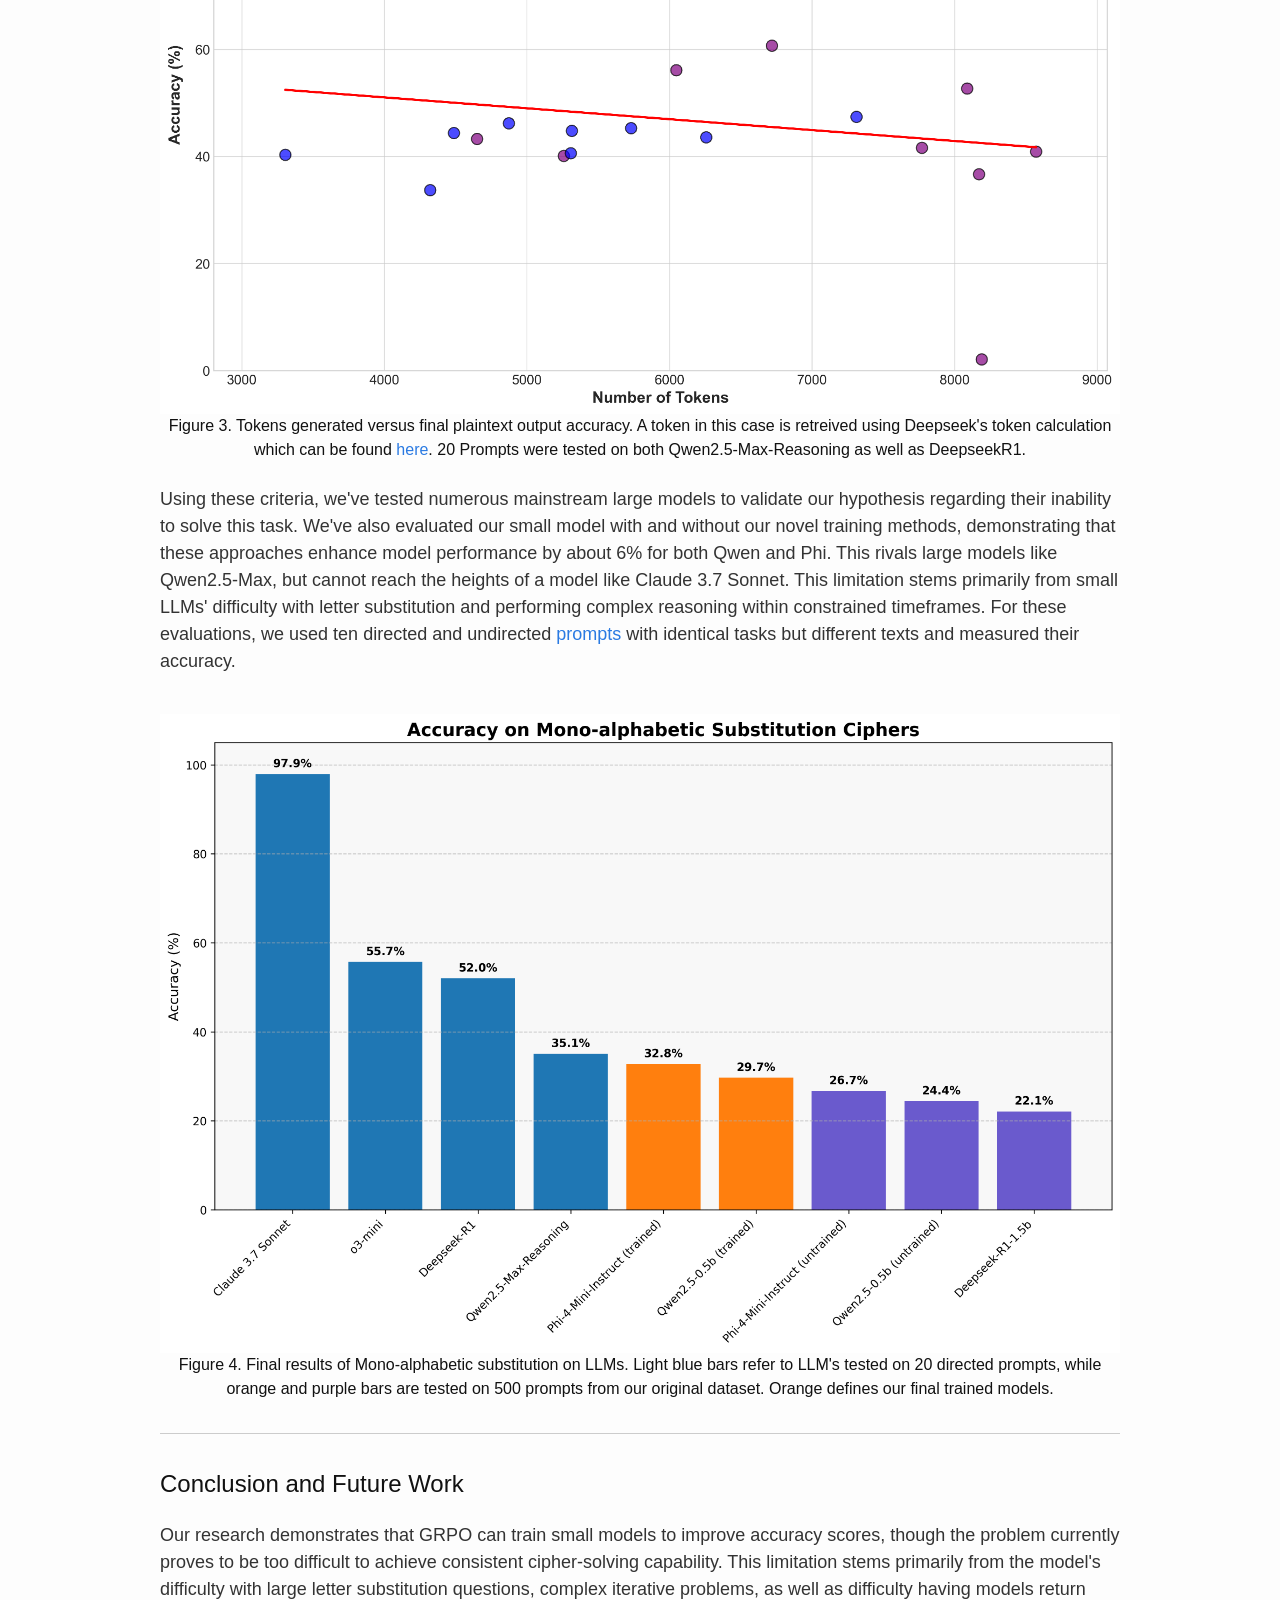
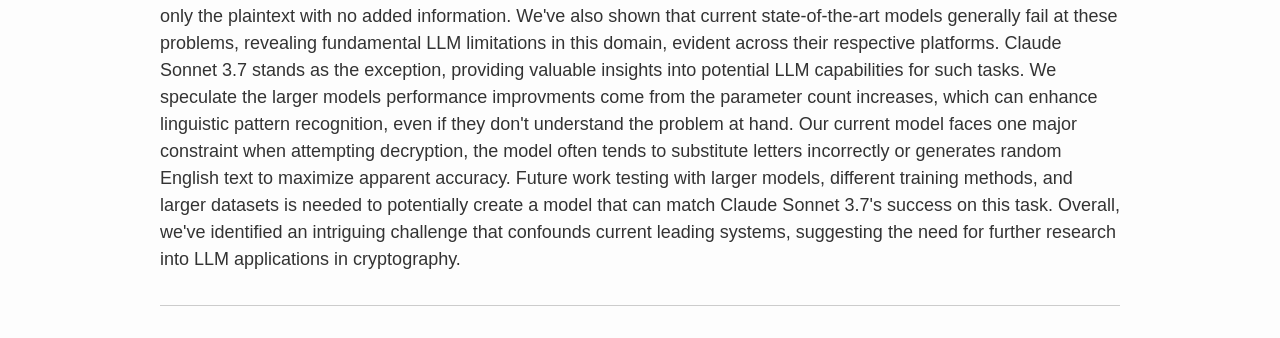
==== commit 76300d5e: "Updating Website" ====
--- a/index.html
+++ b/index.html
@@ -102,7 +102,7 @@
           </span>      
           <span class="link-block">
             <a
-              href=""
+              href="https://drive.google.com/drive/u/0/folders/13usujfpPBEwUXV8RMr-UMQAgkwd0j87G"
               target="_blank"
               class="external-link button is-normal is-rounded is-dark is-outlined"
             >
@@ -131,20 +131,22 @@
 
 <p>
   Our project explores the feasibility of using fine-tuned small language models for cryptographic analysis, specifically mono-alphabetic substitution ciphers, to determine whether an LLM can effectively decode messages compared to algorithms or humans.
-   Large language models such as ChatGPT and Deepseek-R1 struggle immensely with this task, despite their extensive knowledge, computational power, and parameters.
-   To investigate this challenge, we fine-tune Qwen2.5-0.5B, a lightweight model with 500 million parameters, as well as DeepseekR1-1.5B with chain-of-thought reasoning and evaluate their performance against larger models. 
-   For both models, we implement a feedback system (GRPO) and apply test-time scaling to enhance performance and test with state-of-the-art LLM algorithms for optimal results. 
-   Our findings may demonstrate that carefully fine-tuned small models can effectively recognize symbolic patterns in cryptographic text, or alternatively, reveal an inherent limitation in AI systems' current ability to decode monoalphabetic cipher text despite meticulous fine-tuning.
+  Large language models such as ChatGPT and Deepseek-R1 struggle immensely with this task, despite their extensive knowledge, computational power, and parameters.
+  To investigate this challenge, we fine-tune Qwen2.5-0.5B, a lightweight model with 500 million parameters, as well as Phi-4-Mini and evaluate their performance against larger models. 
+  For both models, we implement a feedback system (GRPO) and apply test-time scaling to enhance performance and test with state-of-the-art LLM algorithms for optimal results. 
+  Our findings reveal an inherent limitation in AI systems' current ability to decode monoalphabetic cipher text due to LLM's difficulty with complex language tasks.
 </p>
 
 <hr>
 
 <h2 id="teaser">Figure</h2>
 
-<p class="sys-img"><img src="./files/figure.png" alt="imgname"></p>
-
-<p>The basic process of both GRPO and Test Time Scaling, heavily inspired by <a target="_blank" href="https://pub.towardsai.net/grpo-and-deepseek-r1-zero-9e81f15c6ba2">GRPO</a> and <a a target="_blank" href="https://huggingface.co/blog/Kseniase/testtimecompute">Test Time Compute</a></p>
-
+<div style="text-align: center;">
+  <p class="sys-img">
+    <img src="./files/teaser.png" alt="imgname">
+  </p>
+  <caption> Figure 1. The basic process of both GRPO and Test Time Scaling, heavily inspired by <a target="_blank" href="https://pub.towardsai.net/grpo-and-deepseek-r1-zero-9e81f15c6ba2">GRPO</a> and <a a target="_blank" href="https://huggingface.co/blog/Kseniase/testtimecompute">Test Time Compute</a></caption>
+</div>
 <hr>
 
 <h2 id="introduction">Introduction / Background / Motivation</h2>
@@ -156,7 +158,7 @@
   We sought to develop a small, efficient language model capable of breaking simple substitution ciphers where each letter is consistently replaced by another letter. 
   The problem we're addressing is understanding why current LLMs struggle with cryptographic challenges, and whether targeted training can improve their accuracy in this domain. 
   To achieve this goal, we will evaluate a compact base LLM using state-of-the-art algorithms to determine if it can comprehend and solve these puzzles. 
-  If this proves impossible, we intend to identify several explanations for this limitation and understand the fundamental constraints of LLMs in this area.
+  As this challenge proves to be rather difficult, we also identify several explanations for this limitation and understand the fundamental constraints of LLMs in this area.
 </p>
 
 <p>
@@ -164,18 +166,18 @@
 </p>
 <p>
   Current practices primarily rely on fixed statistical methods to identify word patterns and letter frequencies. 
-  These algorithms are relatively efficient to process and straightforward to implement, and humans can solve them through methodical trial and error. 
+  These algorithms are relatively efficient to process and straightforward to implement (try it <a href="https://www.dcode.fr/monoalphabetic-substitution">Here</a>), and humans can solve them through methodical trial and error. 
   Although this problem is solvable, our aim is to test an LLM's capacity to replicate this process and determine if it can be trained to understand and solve these puzzles similarly to humans. 
   Current LLMs (including ChatGPT, Qwen, and Deepseek-R1) perform poorly on this task, rarely or never solving the puzzles correctly. 
   However, Claude 3.7 Sonnet, a recent model, has demonstrated an exceptionally high accuracy rate, while Claude 3.5 Haiku fails at the same task. 
-  We hope to bridge the gap between these approaches and demonstrate that a small model can be trained to understand and solve these puzzles, or alternatively, explain why they cannot.
+  We bridge the gap between these approaches and demonstrate that a small model can be trained to improve their accuracy.
 <p>
 
 <p>
 <b>Who cares? If you are successful, what difference will it make?</b>
 </p>
 <p>
-  Success with this project would demonstrate that LLMs can generalize in ways similar or better than humans and tackle diverse problem types. 
+  Success with this project would demonstrate that LLMs can generalize in ways similar or better than humans and tackle a diverse set of problems. 
   It would also establish that smaller, specialized models can outperform larger, general-purpose models on specific tasks, and that targeted training can be more effective than computational brute force. 
   This could be applied to various challenges, from simple puzzles to complex problems requiring deep textual understanding. 
   Conversely, failure would illuminate the fundamental limitations of these models and highlight the significant gap between current LLMs and Artificial General Intelligence.
@@ -190,13 +192,14 @@
 </p>
 
 <p>
-  We fine-tuned a small language model using innovative techniques that enable adaptive learning during operation. 
+  We fine-tuned a small language model (Phi-4-Mini and Qwen2.5-0.5b) using innovative techniques that enable adaptive learning during operation. 
   Our methodology incorporates a feedback system (GRPO) and real-time output adjustment (test-time scaling). 
   This approach is novel as these training techniques have not previously been applied to cryptographic tasks, particularly given that current large-scale systems struggle with this challenge. 
-  We anticipate success because these methods have proven effective at enhancing LLM performance in other domains, and focusing on a smaller model allows for more efficient and targeted training. 
+  We anticipated success because these methods have proven effective at enhancing LLM performance in other domains, and focusing on a smaller model allows for more efficient and targeted training. 
   Each output has a clear corresponding plain text, which is ideal for training, and we believe the model can learn to recognize patterns in the text.
   To implement this, we utilize a diverse dataset containing varied text samples such as those from <a href="https://www.kaggle.com/datasets/shanegerami/ai-vs-human-text">AI vs Human Text Identification</a>.
   We then programmatically apply mono-alphabetic substitution ciphers to the text in Python and use these transformed texts as training data.
+  Our reward function for our first training on 2 letter substitution was defined as half length and half accuracy to push the model to return the proper length output, then subsequent trainings on the same model used a purely accuracy driven reward function.
 </p>
 
 <p>
@@ -211,6 +214,7 @@
   Early tests showed our small model frequently repeating cipher text verbatim or only partially solving sections, it also often produced long explanations without addressing the cipher itself.
   We eventually identified this as the model's inability to perform basic letter substitution, failing even at simple tasks like replacing 'a' with 'b' in a sentence. 
   This required us to refine our training approach to encourage complete text solution and to first train fundamental substitution skills before attempting full text decryption.
+  We did this by first replacing only 2 letters in a training paragraph, then 4, then 8, before finally training on to the full 26 letter final cipher substitution.
 </p>
 
 <hr>
@@ -220,15 +224,45 @@
 <b>How did you measure success? What experiments were used? What were the results, both quantitative and qualitative? Did you succeed? Did you fail? Why?</b>
 </p>
 <p>
-  We evaluate success using absolute accuracy scores, character correctness percentage for equal-length outputs, and <a href="https://rapidfuzz.github.io/RapidFuzz/">RapidFuzz</a> for variable-length comparisons.
-  All metrics range from 0-100%, with 100% representing perfect accuracy. 
+  We evaluted our project in three main avenues, one was the investigation of directed prompts and their performance, the second was evaluation of reasoning models and tokens generated versus accuracy, and finally a general evaluation of large, trained, and small LLMs on mono-alphabetic substitution ciphers.
+  To get an absolute accuracy score, we use character correctness percentage for equal-length outputs, and <a href="https://rapidfuzz.github.io/RapidFuzz/">RapidFuzz</a> for variable-length comparisons, which is a type of edit distance accuracy calculation.
+  All metrics range from 0-100%, with 100% representing perfect accuracy.
+  Our first round of tests investigated the performance of different types of <a target="_self" href="./prompts.html">prompts</a> on the same task, specifically directed and undirected versions of the same prompt.
+  In this context, directed prompts means that detailed step-by-step instructions were provided in the prompt, whereas undirected prompts simply asked the model to decipher the text.
+  Suprisingly, through testing many different LLM's on both types of prompts, we found that the models performed better when given a more undirected prompt.
+  We believe that this is because the extra directions tend to confuse the models and make them less likely to solve the task.
+  This could be due to the fact that the models are not able to understand the extra instructions, or it could be that they are trying to follow the instructions too closely and not focusing on the task at hand.
+  On all LLM's tested, only Qwen's accuracy improved with the more directed prompts, while all other models performed better with the less directed prompts.
+  This lead us to chosing a non-directed prompt for our final model.
+</p>
+<br>
+<div style="text-align: center;">
+  <img alt="" src="./files/accuracy_comparison.png">
+  <caption>Figure 2. Results of 10 total directed versus non-directed prompts in major LLM's. Orange represent directed prompts, and blue represents un-directed prompts. All values are percentages out of 100. </caption>
+</div>
+<br>
+<p>
+  We also evaluated the models' reasoning capabilities by analyzing the number of tokens generated and their accuracy, which we believe is a good indicator of the model's ability to solve the task.
+  We hypothesized that models with more tokens would have higher accuracy, but our results showed that this was not the case.
+  In fact, the models with the highest accuracy generated fewer tokens, indicating that they were more focused on the task at hand.
+  This suggests that reasoning models may not be the best choice for this type of task, as they tend to generate more tokens and less accurate results, and tend to overthink.
+  When it cannot solve the task, it will often generate a lot of tokens in an attempt to explain its reasoning, reach a token max limit, and then return a random English sentence that is not related to the task at hand.
+  This evidence lead us to believe reasoning models aren't necessarily better for this task, and focusing on a non-reasoning model could help us both speed up training as well as create a more accurate final model.
+</p>
+<br>
+<div style="text-align: center;">
+  <img alt="" src="./files/token_vs_accuracy_graph.png">
+  <caption>Figure 3. Tokens generated versus final plaintext output accuracy. A token in this case is retreived using Deepseek's token calculation which can be found <a href="https://api-docs.deepseek.com/quick_start/token_usage">here</a>. 20 Prompts were tested on both Qwen2.5-Max-Reasoning as well as DeepseekR1.</caption>
+</div>
+<br>
+<p>
   Using these criteria, we've tested numerous mainstream large models to validate our hypothesis regarding their inability to solve this task. 
-  We've also evaluated our small model with and without our novel training methods, demonstrating that these approaches enhance model performance. 
-  Our current findings have provided significant insights into model behavior and the challenges LLMs face with this task, though we haven't yet created an algorithm that consistently deciphers text with high accuracy. 
+  We've also evaluated our small model with and without our novel training methods, demonstrating that these approaches enhance model performance by about 6% for both Qwen and Phi.
+  This rivals large models like Qwen2.5-Max, but cannot reach the heights of a model like Claude 3.7 Sonnet.
   This limitation stems primarily from small LLMs' difficulty with letter substitution and performing complex reasoning within constrained timeframes. 
-  For these evaluations, we used five <a target="_self" href="./prompts.html">prompts</a> with identical tasks but different texts and measured their accuracy.
-</p>
-<table>
+  For these evaluations, we used ten directed and undirected <a target="_self" href="./prompts.html">prompts</a> with identical tasks but different texts and measured their accuracy.
+</p>
+<!-- <table>
   <thead>
     <tr>
       <th style="text-align: center"><strong>LLM Used</strong></th>
@@ -264,7 +298,7 @@
       <td style="text-align: center">47.4%</td>
       <td style="text-align: center">45.3%</td>
       <td style="text-align: center">40.3%</td>
-      <td style="text-align: center">34.0%</td>
+      <td style="text-align: center">33.7%</td>
       <td style="text-align: center">93.1%</td>
       <td style="text-align: center">52.0%</td>
     </tr>
@@ -306,26 +340,22 @@
     </tr>
   </tbody>
   <caption>Table 1. Results of Mono-alphabetic substitution on LLMs</caption>
-</table>
+</table> -->
 <br>
 <div style="text-align: center;">
-<img alt="" src="./files/cipher_accuracy_comparison.png">
+  <img alt="" src="./files/cipher_accuracy_comparison.png">
+  <caption>Figure 4. Final results of Mono-alphabetic substitution on LLMs. Light blue bars refer to LLM's tested on 20 directed prompts, while orange and purple bars are tested on 500 prompts from our original dataset. Orange defines our final trained models.</caption>
 </div>
-<br><br>
-
-<hr>
-
-
-
+<hr>
 <h2 id="conclusion">Conclusion and Future Work</h2>
 <p>
-  Our research demonstrates that GRPO can train small models to improve accuracy scores, though we haven't achieved consistent cipher-solving capability.
-  This limitation stems primarily from the model's difficulty with letter substitution, as well as difficulty having the model return only the plaintext with no added information.
+  Our research demonstrates that GRPO can train small models to improve accuracy scores, though the problem currently proves to be too difficult to achieve consistent cipher-solving capability.
+  This limitation stems primarily from the model's difficulty with large letter substitution questions, complex iterative problems, as well as difficulty having models return only the plaintext with no added information.
   We've also shown that current state-of-the-art models generally fail at these problems, revealing fundamental LLM limitations in this domain, evident across their respective platforms. 
   Claude Sonnet 3.7 stands as the exception, providing valuable insights into potential LLM capabilities for such tasks. 
   We speculate the larger models performance improvments come from the parameter count increases, which can enhance linguistic pattern recognition, even if they don't understand the problem at hand.
-  Our current model faces several constraints we're addressing: it frequently reaches character limits while explaining its reasoning, diverting focus from the cipher itself, and when attempting decryption, often substitutes letters incorrectly or generates random English text to maximize apparent accuracy. 
-  Future work includes refining the reward function to encourage shorter responses containing only decrypted text, optimizing prompts for better task focus, investigating Claude Sonnet 3.7's successful approach, and evaluating additional LLMs.
+  Our current model faces one major constraint when attempting decryption, the model often tends to substitute letters incorrectly or generates random English text to maximize apparent accuracy. 
+  Future work testing with larger models, different training methods, and larger datasets is needed to potentially create a model that can match Claude Sonnet 3.7's success on this task.
   Overall, we've identified an intriguing challenge that confounds current leading systems, suggesting the need for further research into LLM applications in cryptography.
 </p>
 
--- a/files/styles.css
+++ b/files/styles.css
@@ -322,7 +322,7 @@
 
 pre { display: block; font-size: 14px; color: #333; word-break: break-all; word-wrap: break-word; background-color: #f5f5f5; border: 1px solid #ccc; border-radius: 4px; }
 
-.sys-img { width: 90%; margin-left: 5%; }
+.sys-img { width: 95%; margin-left: 5%; }
 
 .sys-img-small { width: 70%; margin-left: 15%; }
 
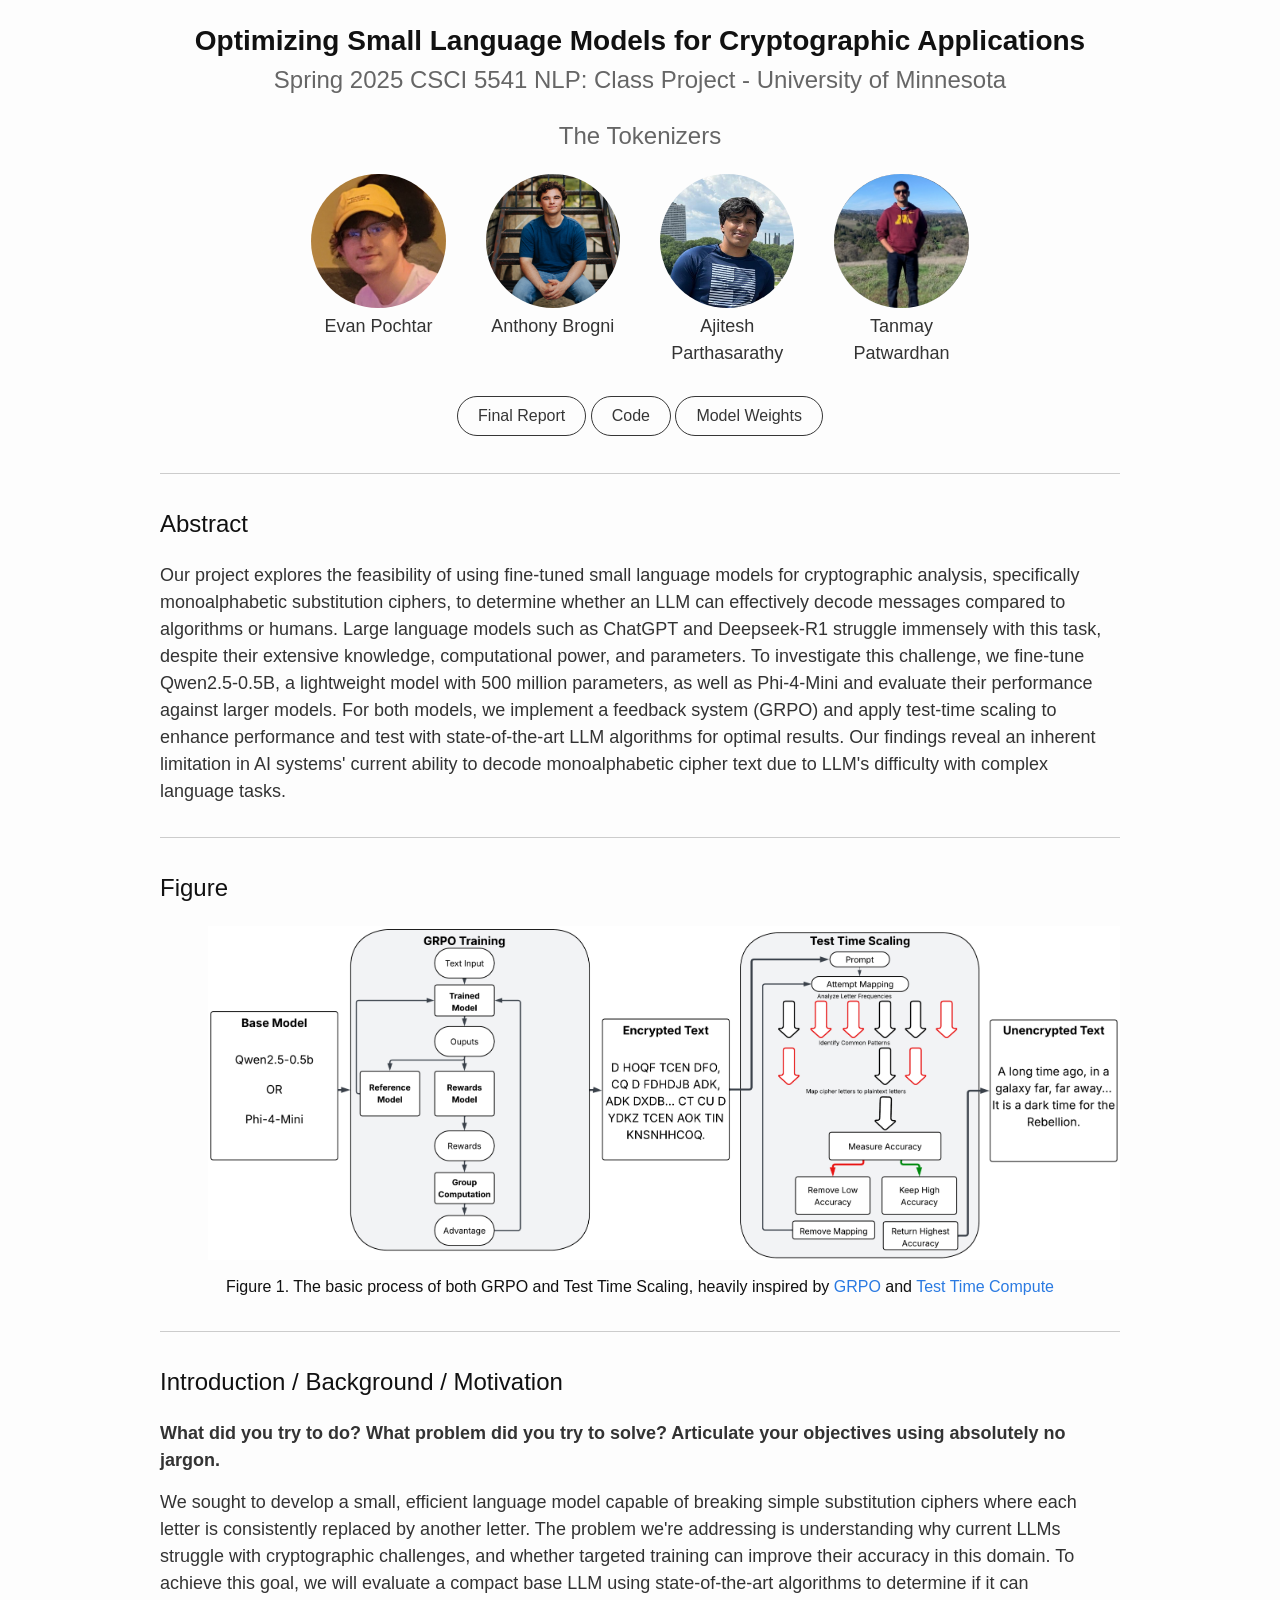
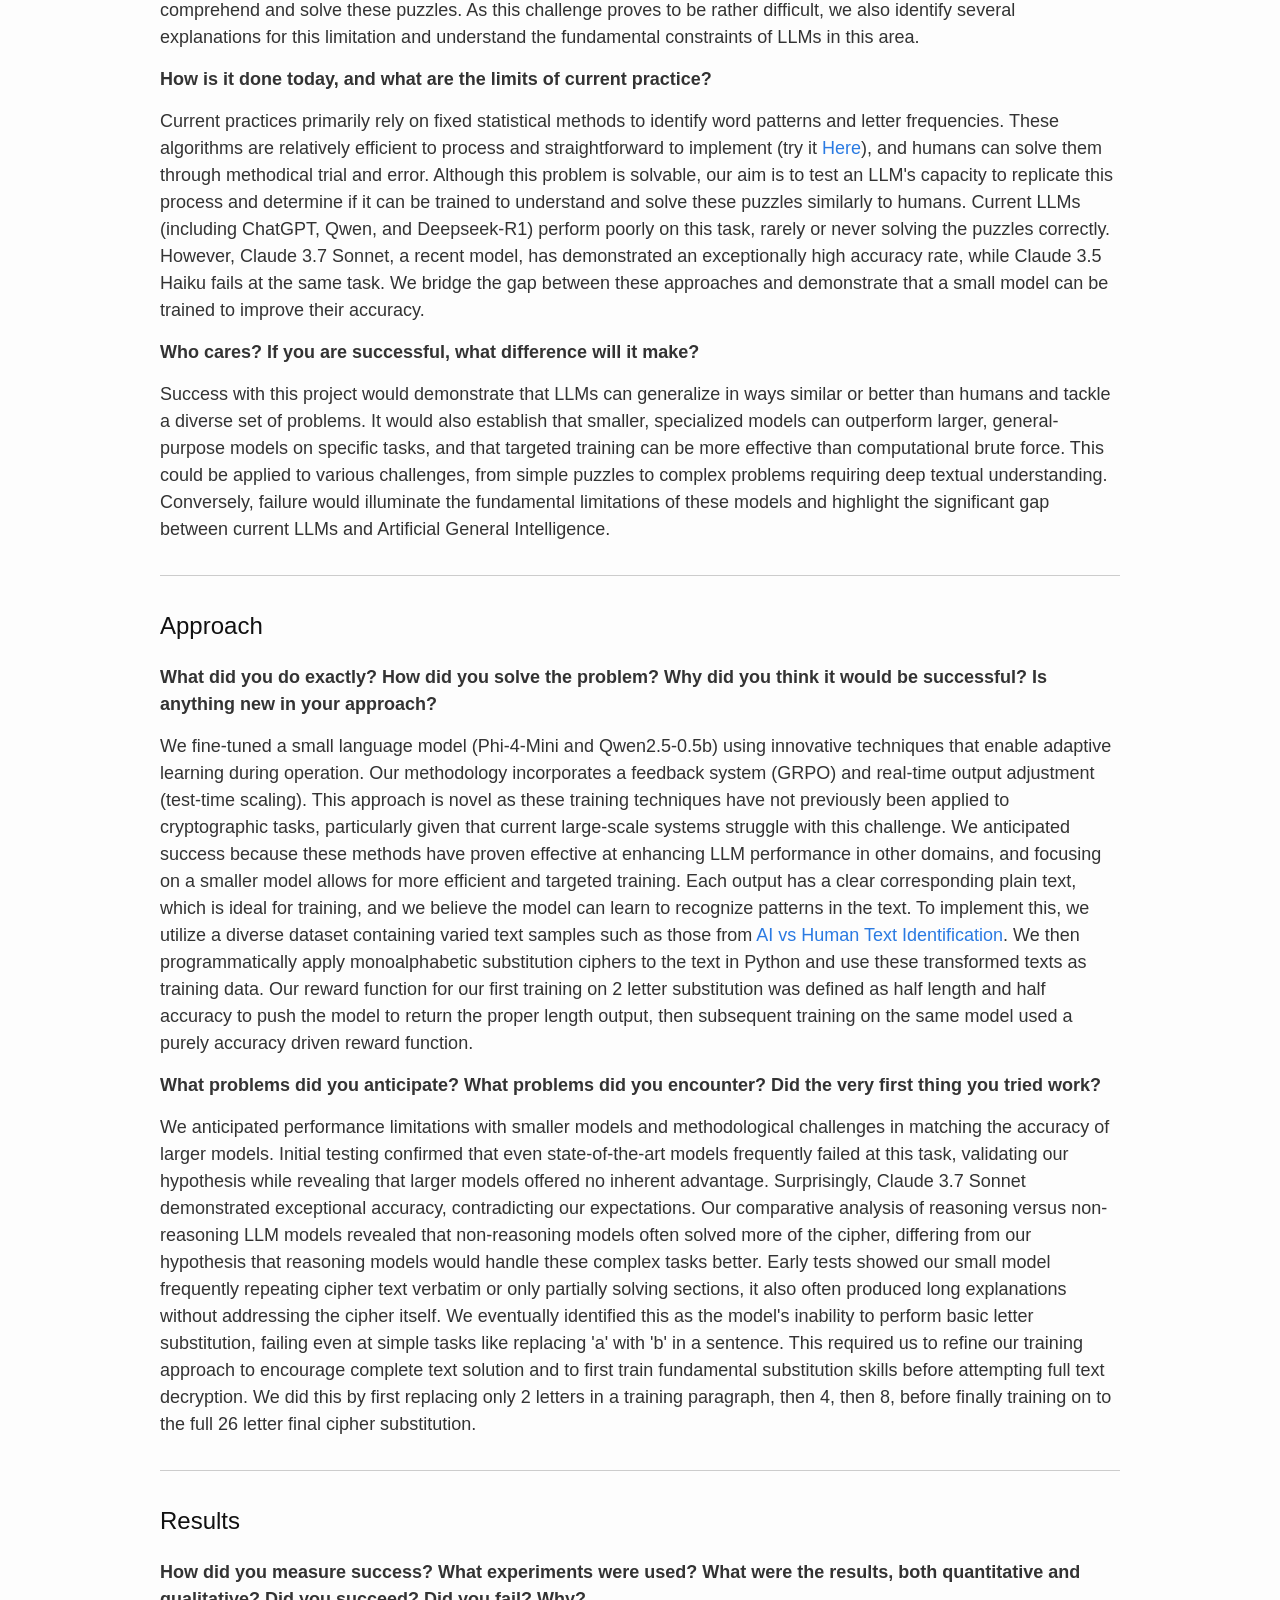
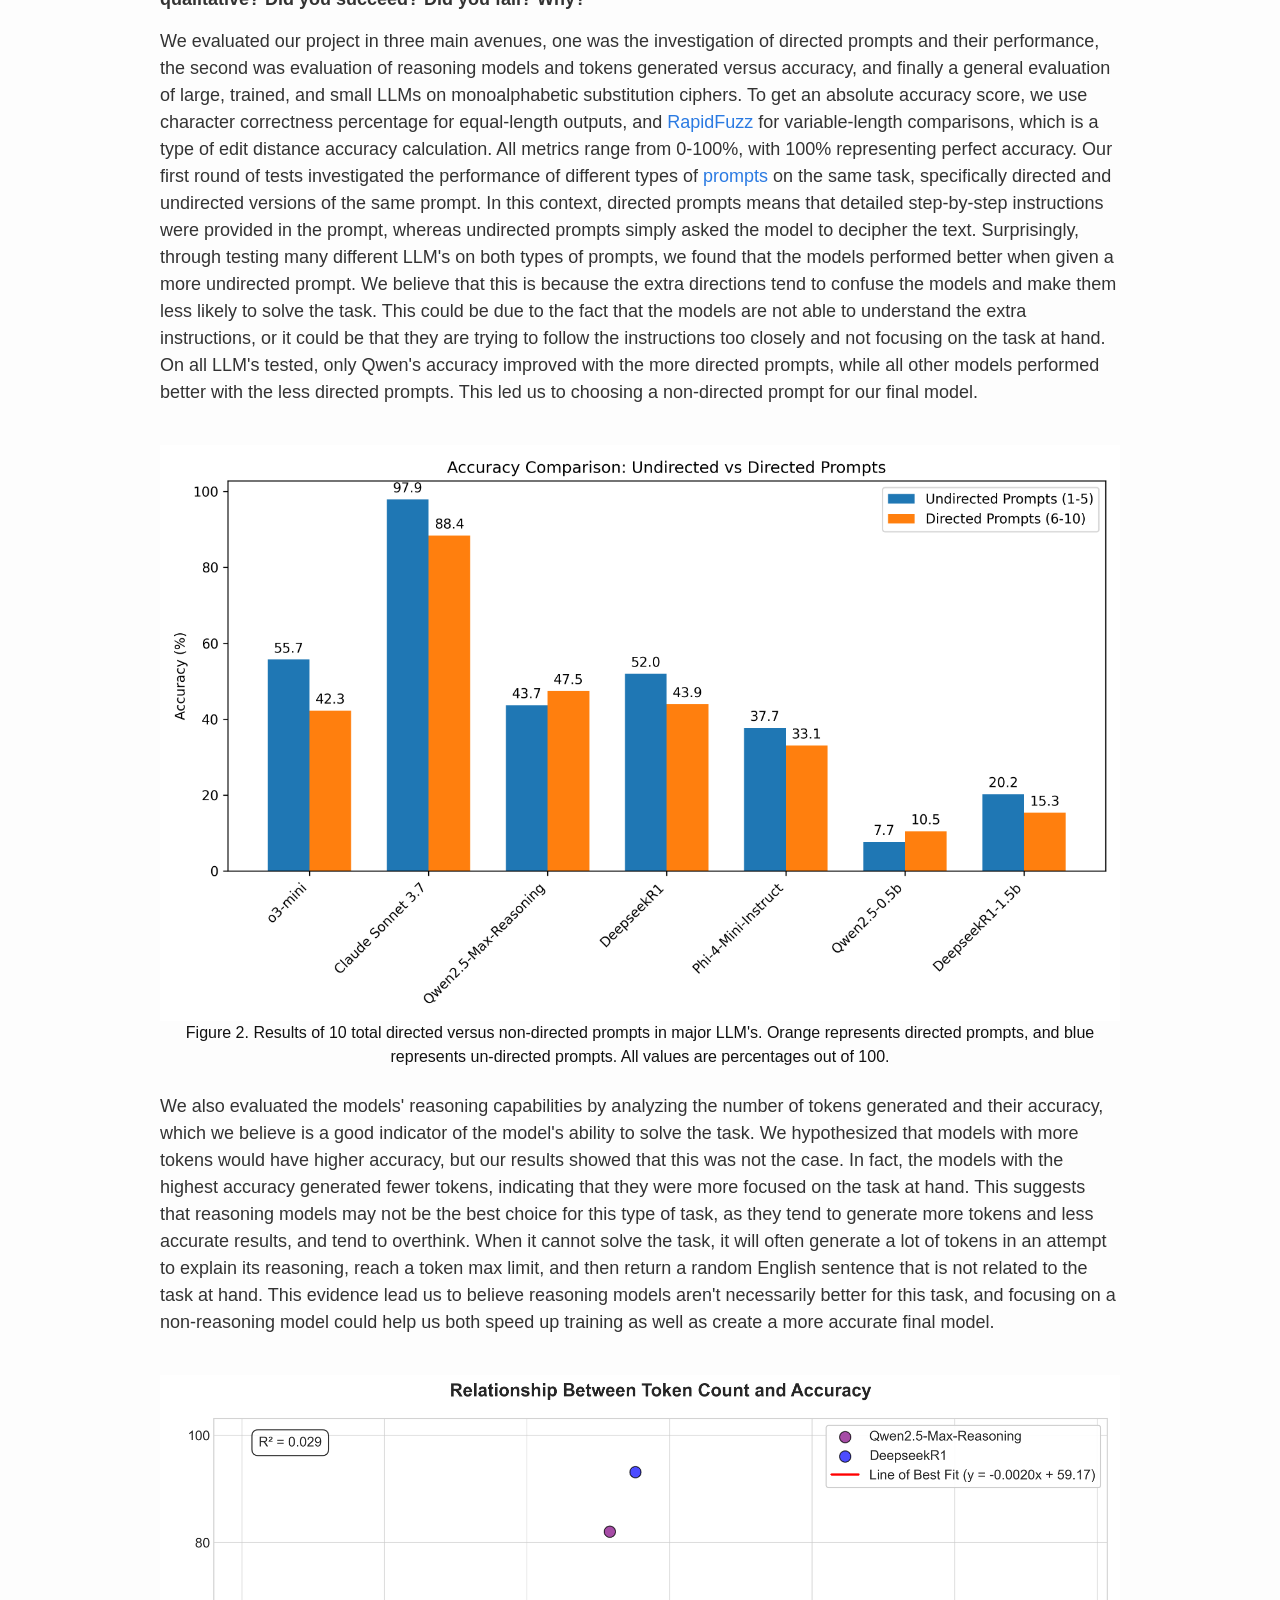
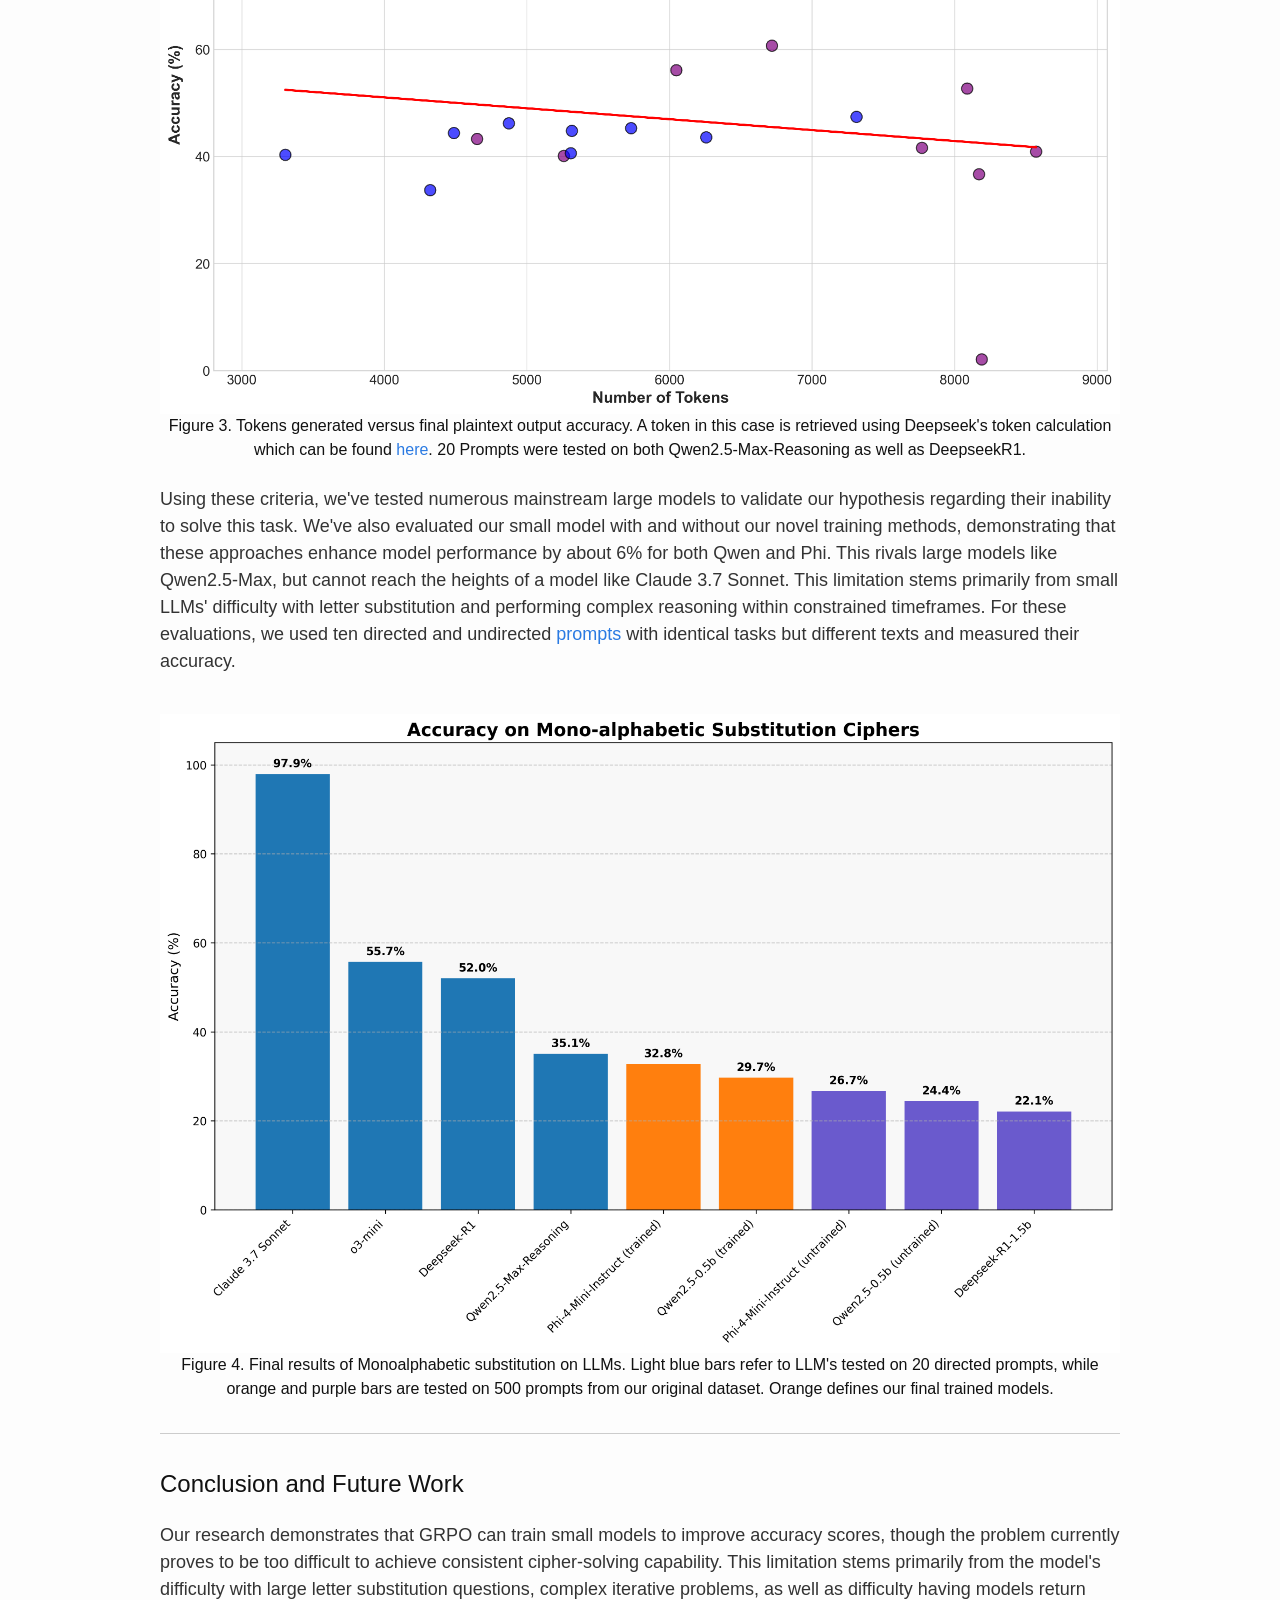
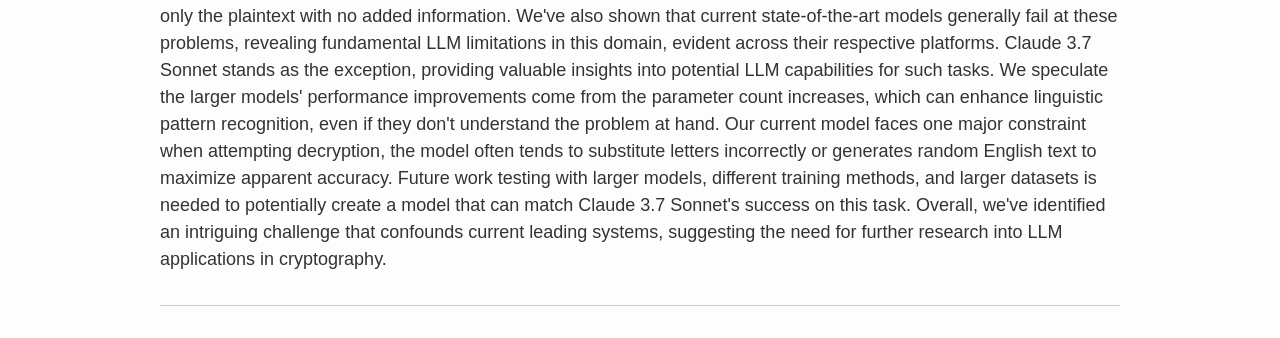
==== commit 39d95a4a: "Spelling, grammar, and consistency changes" ====
--- a/index.html
+++ b/index.html
@@ -130,7 +130,7 @@
     <h2 id="abstract">Abstract</h2>
 
 <p>
-  Our project explores the feasibility of using fine-tuned small language models for cryptographic analysis, specifically mono-alphabetic substitution ciphers, to determine whether an LLM can effectively decode messages compared to algorithms or humans.
+  Our project explores the feasibility of using fine-tuned small language models for cryptographic analysis, specifically monoalphabetic substitution ciphers, to determine whether an LLM can effectively decode messages compared to algorithms or humans.
   Large language models such as ChatGPT and Deepseek-R1 struggle immensely with this task, despite their extensive knowledge, computational power, and parameters.
   To investigate this challenge, we fine-tune Qwen2.5-0.5B, a lightweight model with 500 million parameters, as well as Phi-4-Mini and evaluate their performance against larger models. 
   For both models, we implement a feedback system (GRPO) and apply test-time scaling to enhance performance and test with state-of-the-art LLM algorithms for optimal results. 
@@ -198,8 +198,8 @@
   We anticipated success because these methods have proven effective at enhancing LLM performance in other domains, and focusing on a smaller model allows for more efficient and targeted training. 
   Each output has a clear corresponding plain text, which is ideal for training, and we believe the model can learn to recognize patterns in the text.
   To implement this, we utilize a diverse dataset containing varied text samples such as those from <a href="https://www.kaggle.com/datasets/shanegerami/ai-vs-human-text">AI vs Human Text Identification</a>.
-  We then programmatically apply mono-alphabetic substitution ciphers to the text in Python and use these transformed texts as training data.
-  Our reward function for our first training on 2 letter substitution was defined as half length and half accuracy to push the model to return the proper length output, then subsequent trainings on the same model used a purely accuracy driven reward function.
+  We then programmatically apply monoalphabetic substitution ciphers to the text in Python and use these transformed texts as training data.
+  Our reward function for our first training on 2 letter substitution was defined as half length and half accuracy to push the model to return the proper length output, then subsequent training on the same model used a purely accuracy driven reward function.
 </p>
 
 <p>
@@ -224,21 +224,21 @@
 <b>How did you measure success? What experiments were used? What were the results, both quantitative and qualitative? Did you succeed? Did you fail? Why?</b>
 </p>
 <p>
-  We evaluted our project in three main avenues, one was the investigation of directed prompts and their performance, the second was evaluation of reasoning models and tokens generated versus accuracy, and finally a general evaluation of large, trained, and small LLMs on mono-alphabetic substitution ciphers.
+  We evaluated our project in three main avenues, one was the investigation of directed prompts and their performance, the second was evaluation of reasoning models and tokens generated versus accuracy, and finally a general evaluation of large, trained, and small LLMs on monoalphabetic substitution ciphers.
   To get an absolute accuracy score, we use character correctness percentage for equal-length outputs, and <a href="https://rapidfuzz.github.io/RapidFuzz/">RapidFuzz</a> for variable-length comparisons, which is a type of edit distance accuracy calculation.
   All metrics range from 0-100%, with 100% representing perfect accuracy.
   Our first round of tests investigated the performance of different types of <a target="_self" href="./prompts.html">prompts</a> on the same task, specifically directed and undirected versions of the same prompt.
   In this context, directed prompts means that detailed step-by-step instructions were provided in the prompt, whereas undirected prompts simply asked the model to decipher the text.
-  Suprisingly, through testing many different LLM's on both types of prompts, we found that the models performed better when given a more undirected prompt.
+  Surprisingly, through testing many different LLM's on both types of prompts, we found that the models performed better when given a more undirected prompt.
   We believe that this is because the extra directions tend to confuse the models and make them less likely to solve the task.
   This could be due to the fact that the models are not able to understand the extra instructions, or it could be that they are trying to follow the instructions too closely and not focusing on the task at hand.
   On all LLM's tested, only Qwen's accuracy improved with the more directed prompts, while all other models performed better with the less directed prompts.
-  This lead us to chosing a non-directed prompt for our final model.
+  This led us to choosing a non-directed prompt for our final model.
 </p>
 <br>
 <div style="text-align: center;">
   <img alt="" src="./files/accuracy_comparison.png">
-  <caption>Figure 2. Results of 10 total directed versus non-directed prompts in major LLM's. Orange represent directed prompts, and blue represents un-directed prompts. All values are percentages out of 100. </caption>
+  <caption>Figure 2. Results of 10 total directed versus non-directed prompts in major LLM's. Orange represents directed prompts, and blue represents un-directed prompts. All values are percentages out of 100. </caption>
 </div>
 <br>
 <p>
@@ -252,7 +252,7 @@
 <br>
 <div style="text-align: center;">
   <img alt="" src="./files/token_vs_accuracy_graph.png">
-  <caption>Figure 3. Tokens generated versus final plaintext output accuracy. A token in this case is retreived using Deepseek's token calculation which can be found <a href="https://api-docs.deepseek.com/quick_start/token_usage">here</a>. 20 Prompts were tested on both Qwen2.5-Max-Reasoning as well as DeepseekR1.</caption>
+  <caption>Figure 3. Tokens generated versus final plaintext output accuracy. A token in this case is retrieved using Deepseek's token calculation which can be found <a href="https://api-docs.deepseek.com/quick_start/token_usage">here</a>. 20 Prompts were tested on both Qwen2.5-Max-Reasoning as well as DeepseekR1.</caption>
 </div>
 <br>
 <p>
@@ -285,7 +285,7 @@
       <td style="text-align: center">55.7%</td>
     </tr>
     <tr>
-      <td style="text-align: center"><strong>Claude Sonnet 3.7</strong></td>
+      <td style="text-align: center"><strong>Claude 3.7 Sonnet</strong></td>
       <td style="text-align: center">95.8%</td>
       <td style="text-align: center">96.5%</td>
       <td style="text-align: center">99.9%</td>
@@ -339,12 +339,12 @@
       <td style="text-align: center">16.1%</td>
     </tr>
   </tbody>
-  <caption>Table 1. Results of Mono-alphabetic substitution on LLMs</caption>
+  <caption>Table 1. Results of Monoalphabetic substitution on LLMs</caption>
 </table> -->
 <br>
 <div style="text-align: center;">
   <img alt="" src="./files/cipher_accuracy_comparison.png">
-  <caption>Figure 4. Final results of Mono-alphabetic substitution on LLMs. Light blue bars refer to LLM's tested on 20 directed prompts, while orange and purple bars are tested on 500 prompts from our original dataset. Orange defines our final trained models.</caption>
+  <caption>Figure 4. Final results of Monoalphabetic substitution on LLMs. Light blue bars refer to LLM's tested on 20 directed prompts, while orange and purple bars are tested on 500 prompts from our original dataset. Orange defines our final trained models.</caption>
 </div>
 <hr>
 <h2 id="conclusion">Conclusion and Future Work</h2>
@@ -352,10 +352,10 @@
   Our research demonstrates that GRPO can train small models to improve accuracy scores, though the problem currently proves to be too difficult to achieve consistent cipher-solving capability.
   This limitation stems primarily from the model's difficulty with large letter substitution questions, complex iterative problems, as well as difficulty having models return only the plaintext with no added information.
   We've also shown that current state-of-the-art models generally fail at these problems, revealing fundamental LLM limitations in this domain, evident across their respective platforms. 
-  Claude Sonnet 3.7 stands as the exception, providing valuable insights into potential LLM capabilities for such tasks. 
-  We speculate the larger models performance improvments come from the parameter count increases, which can enhance linguistic pattern recognition, even if they don't understand the problem at hand.
+  Claude 3.7 Sonnet stands as the exception, providing valuable insights into potential LLM capabilities for such tasks. 
+  We speculate the larger models' performance improvements come from the parameter count increases, which can enhance linguistic pattern recognition, even if they don't understand the problem at hand.
   Our current model faces one major constraint when attempting decryption, the model often tends to substitute letters incorrectly or generates random English text to maximize apparent accuracy. 
-  Future work testing with larger models, different training methods, and larger datasets is needed to potentially create a model that can match Claude Sonnet 3.7's success on this task.
+  Future work testing with larger models, different training methods, and larger datasets is needed to potentially create a model that can match Claude 3.7 Sonnet's success on this task.
   Overall, we've identified an intriguing challenge that confounds current leading systems, suggesting the need for further research into LLM applications in cryptography.
 </p>
 
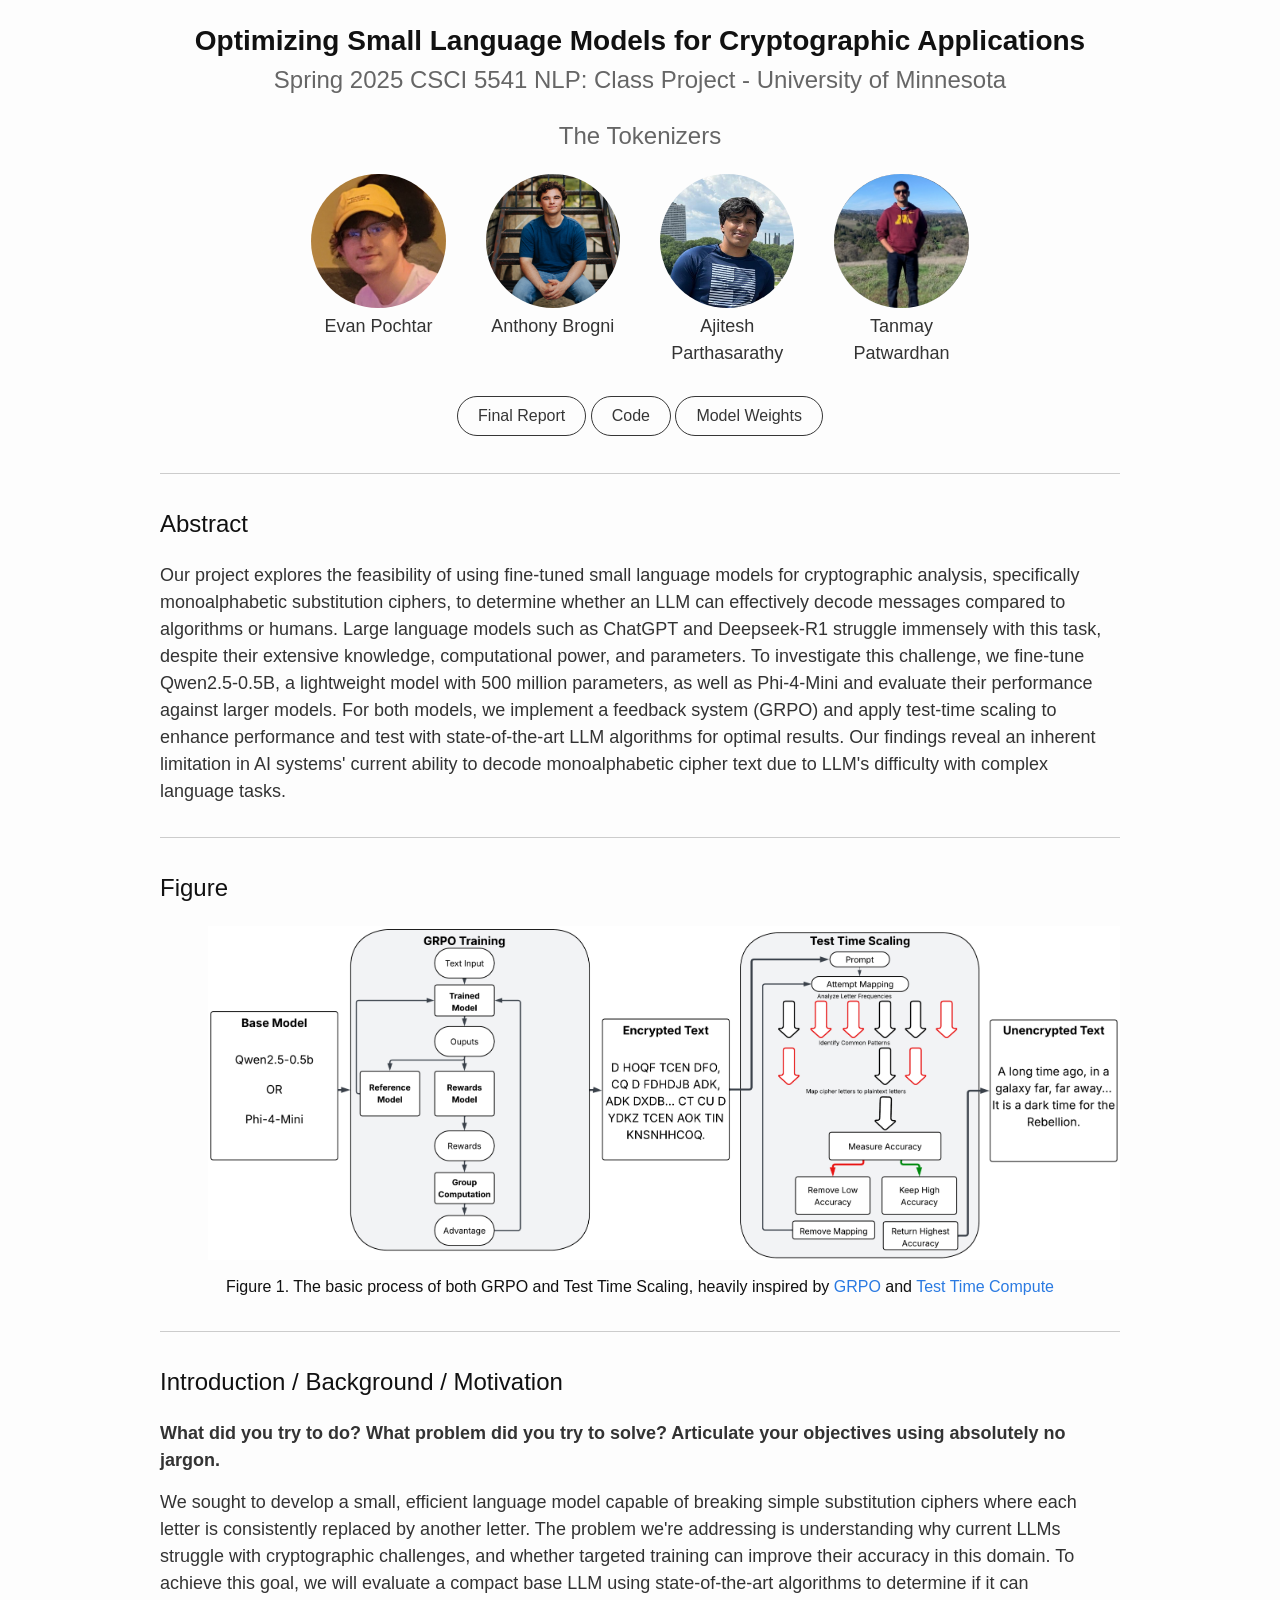
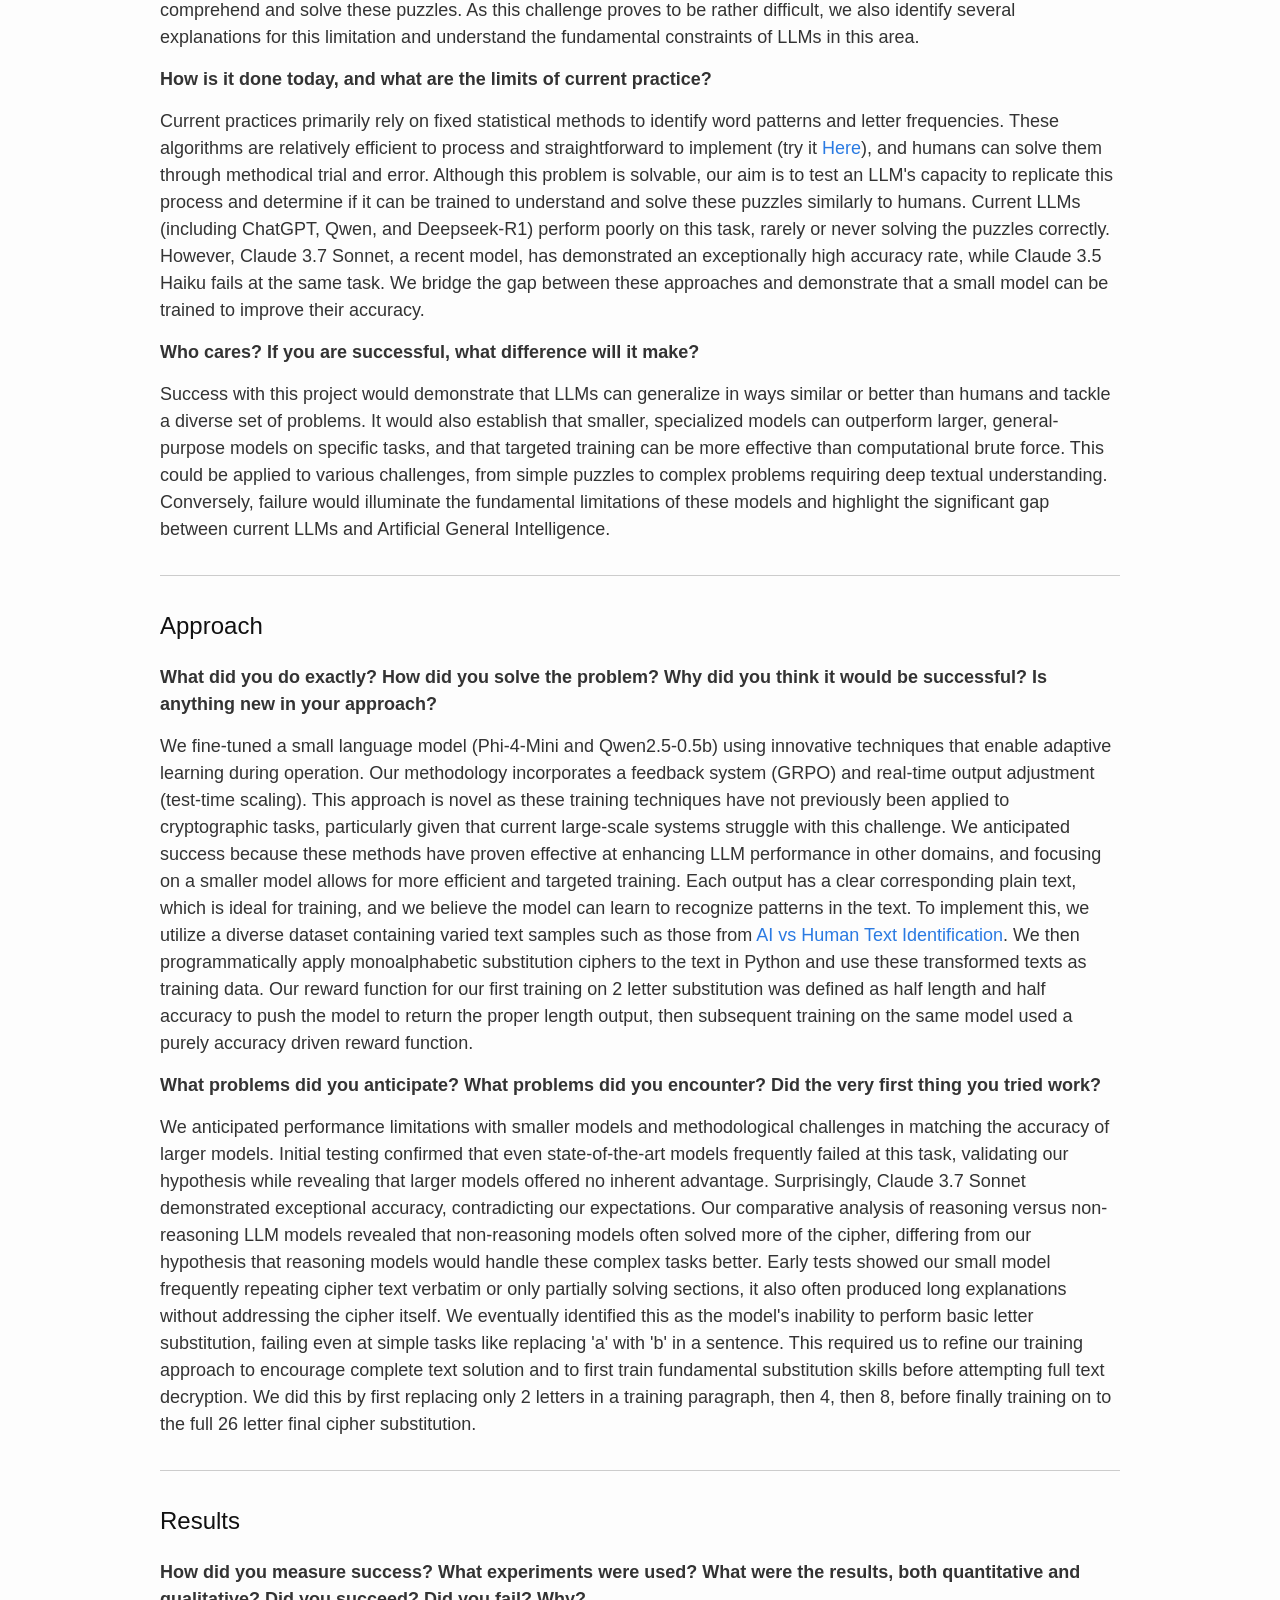
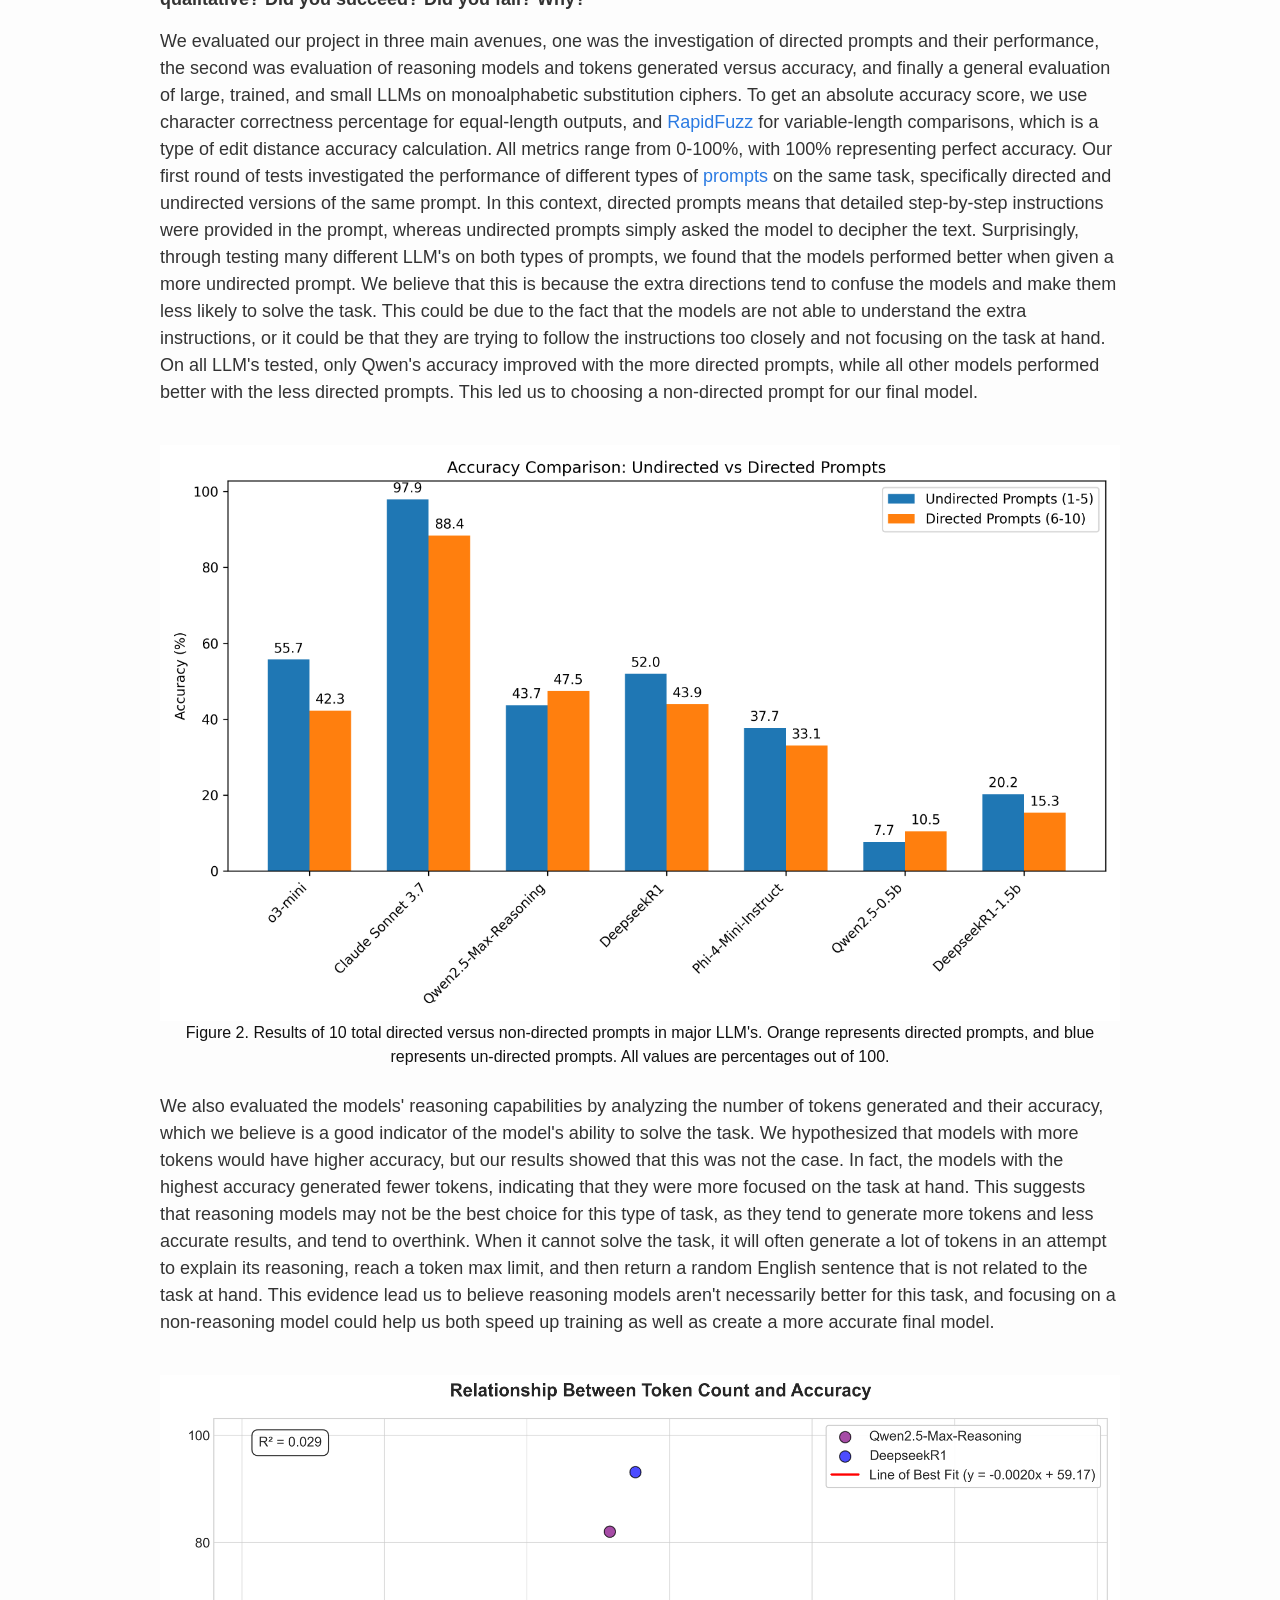
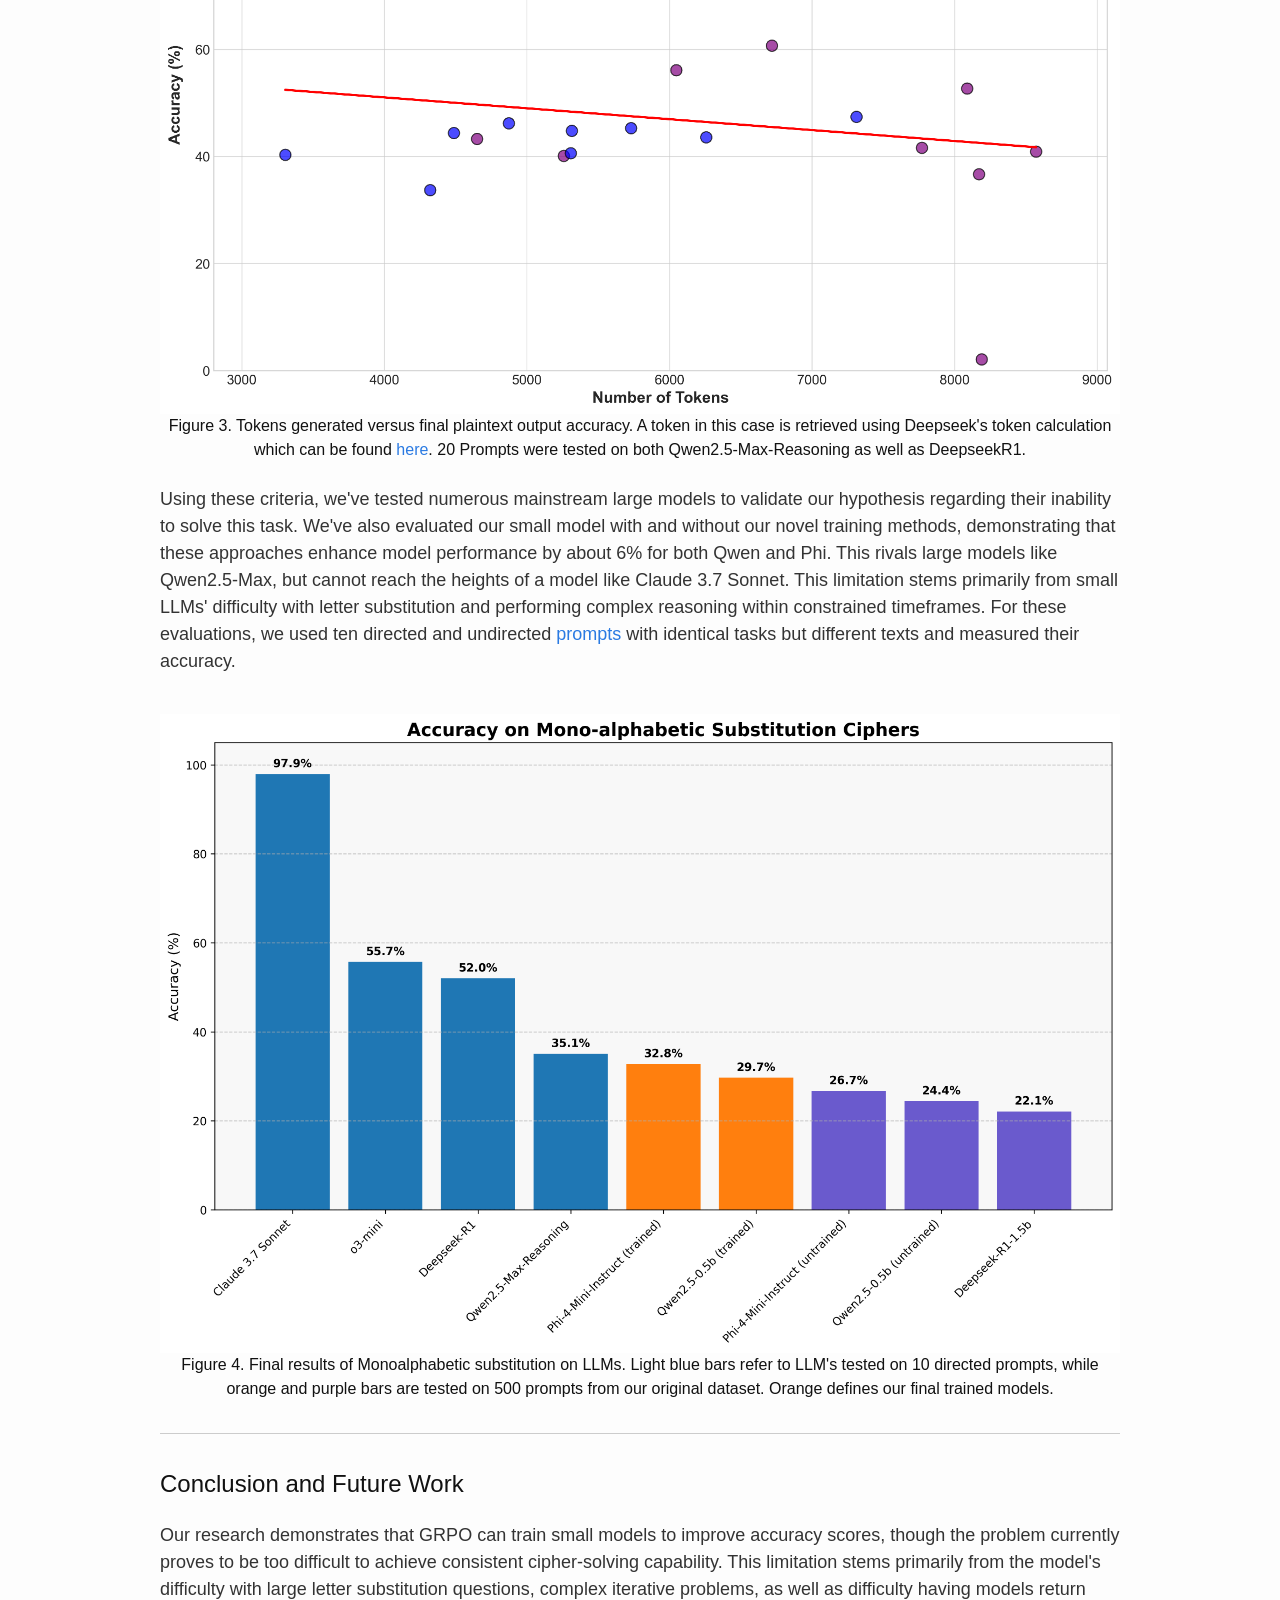
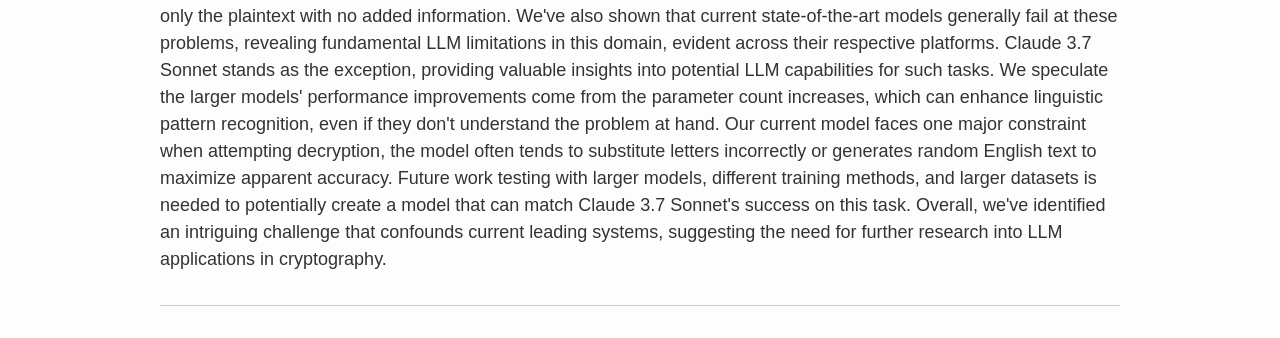
==== commit f7d39940: "small number update" ====
--- a/index.html
+++ b/index.html
@@ -344,7 +344,7 @@
 <br>
 <div style="text-align: center;">
   <img alt="" src="./files/cipher_accuracy_comparison.png">
-  <caption>Figure 4. Final results of Monoalphabetic substitution on LLMs. Light blue bars refer to LLM's tested on 20 directed prompts, while orange and purple bars are tested on 500 prompts from our original dataset. Orange defines our final trained models.</caption>
+  <caption>Figure 4. Final results of Monoalphabetic substitution on LLMs. Light blue bars refer to LLM's tested on 10 directed prompts, while orange and purple bars are tested on 500 prompts from our original dataset. Orange defines our final trained models.</caption>
 </div>
 <hr>
 <h2 id="conclusion">Conclusion and Future Work</h2>
